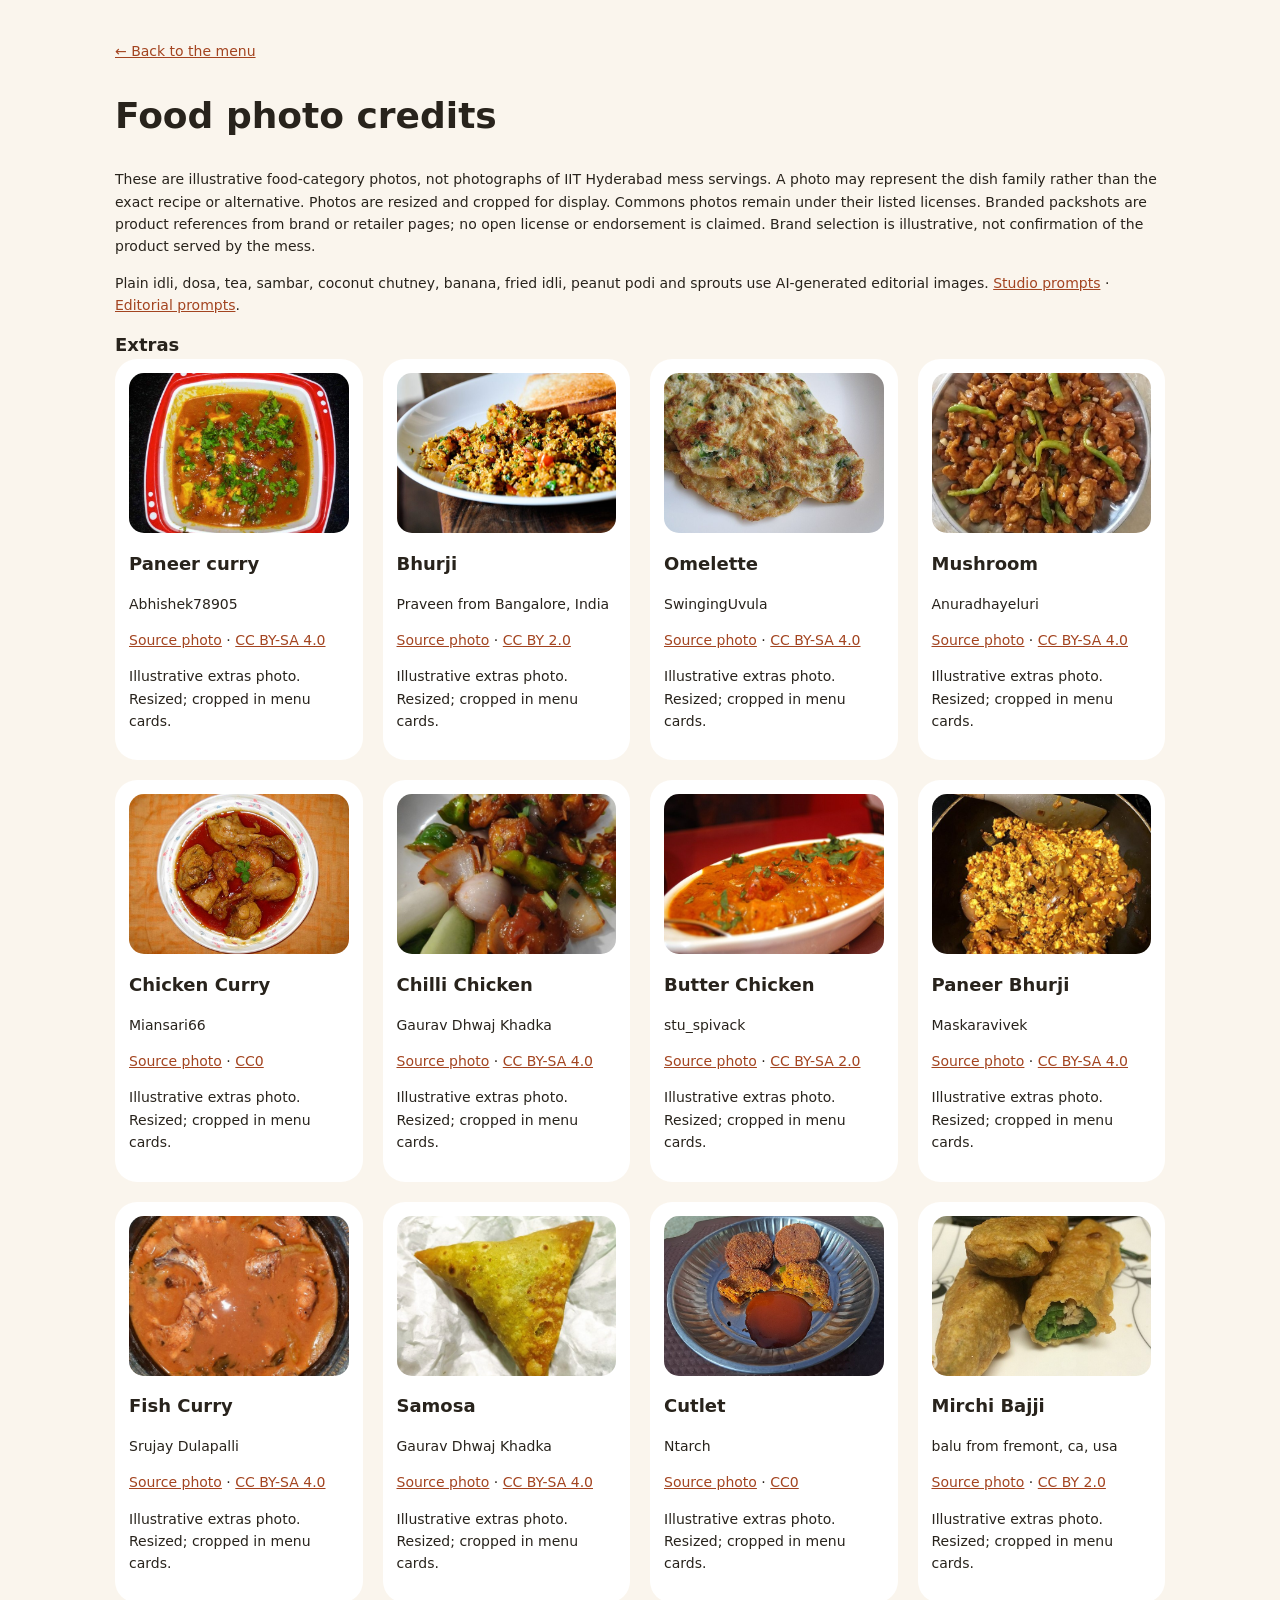
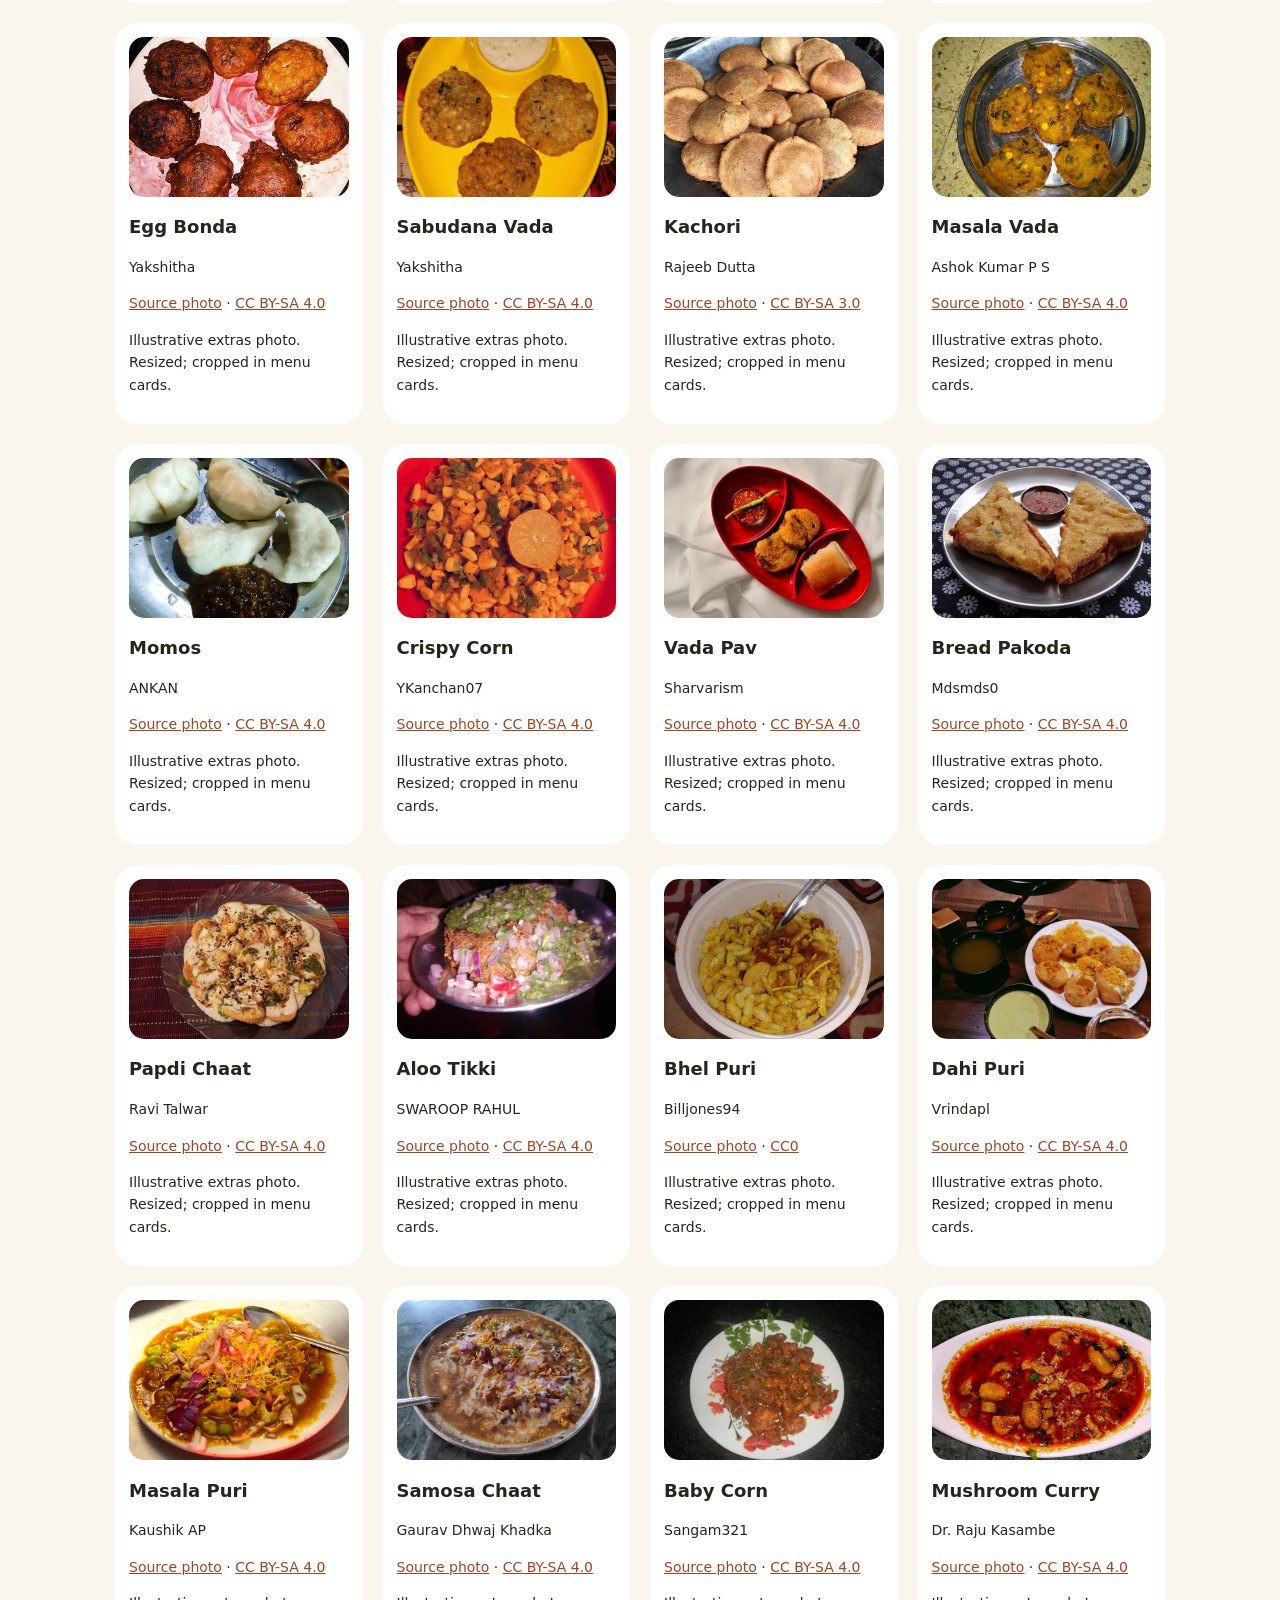
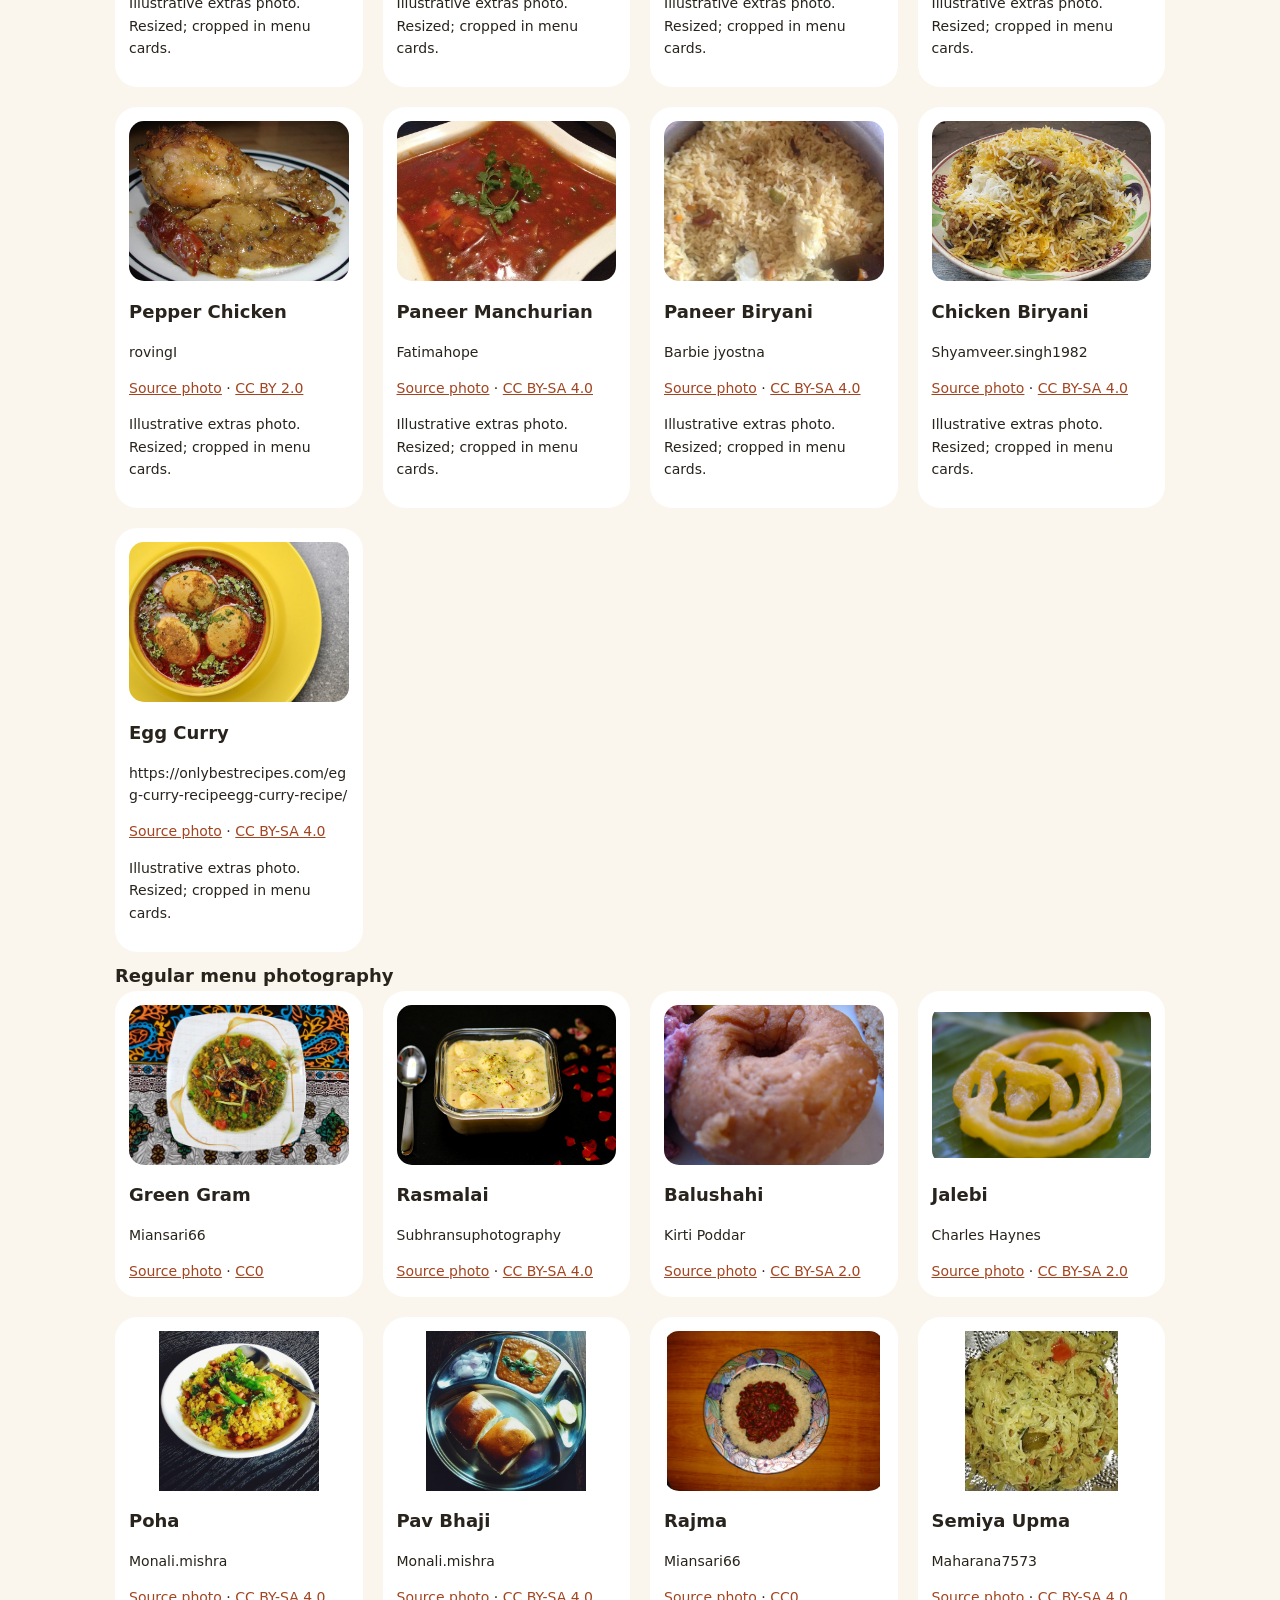
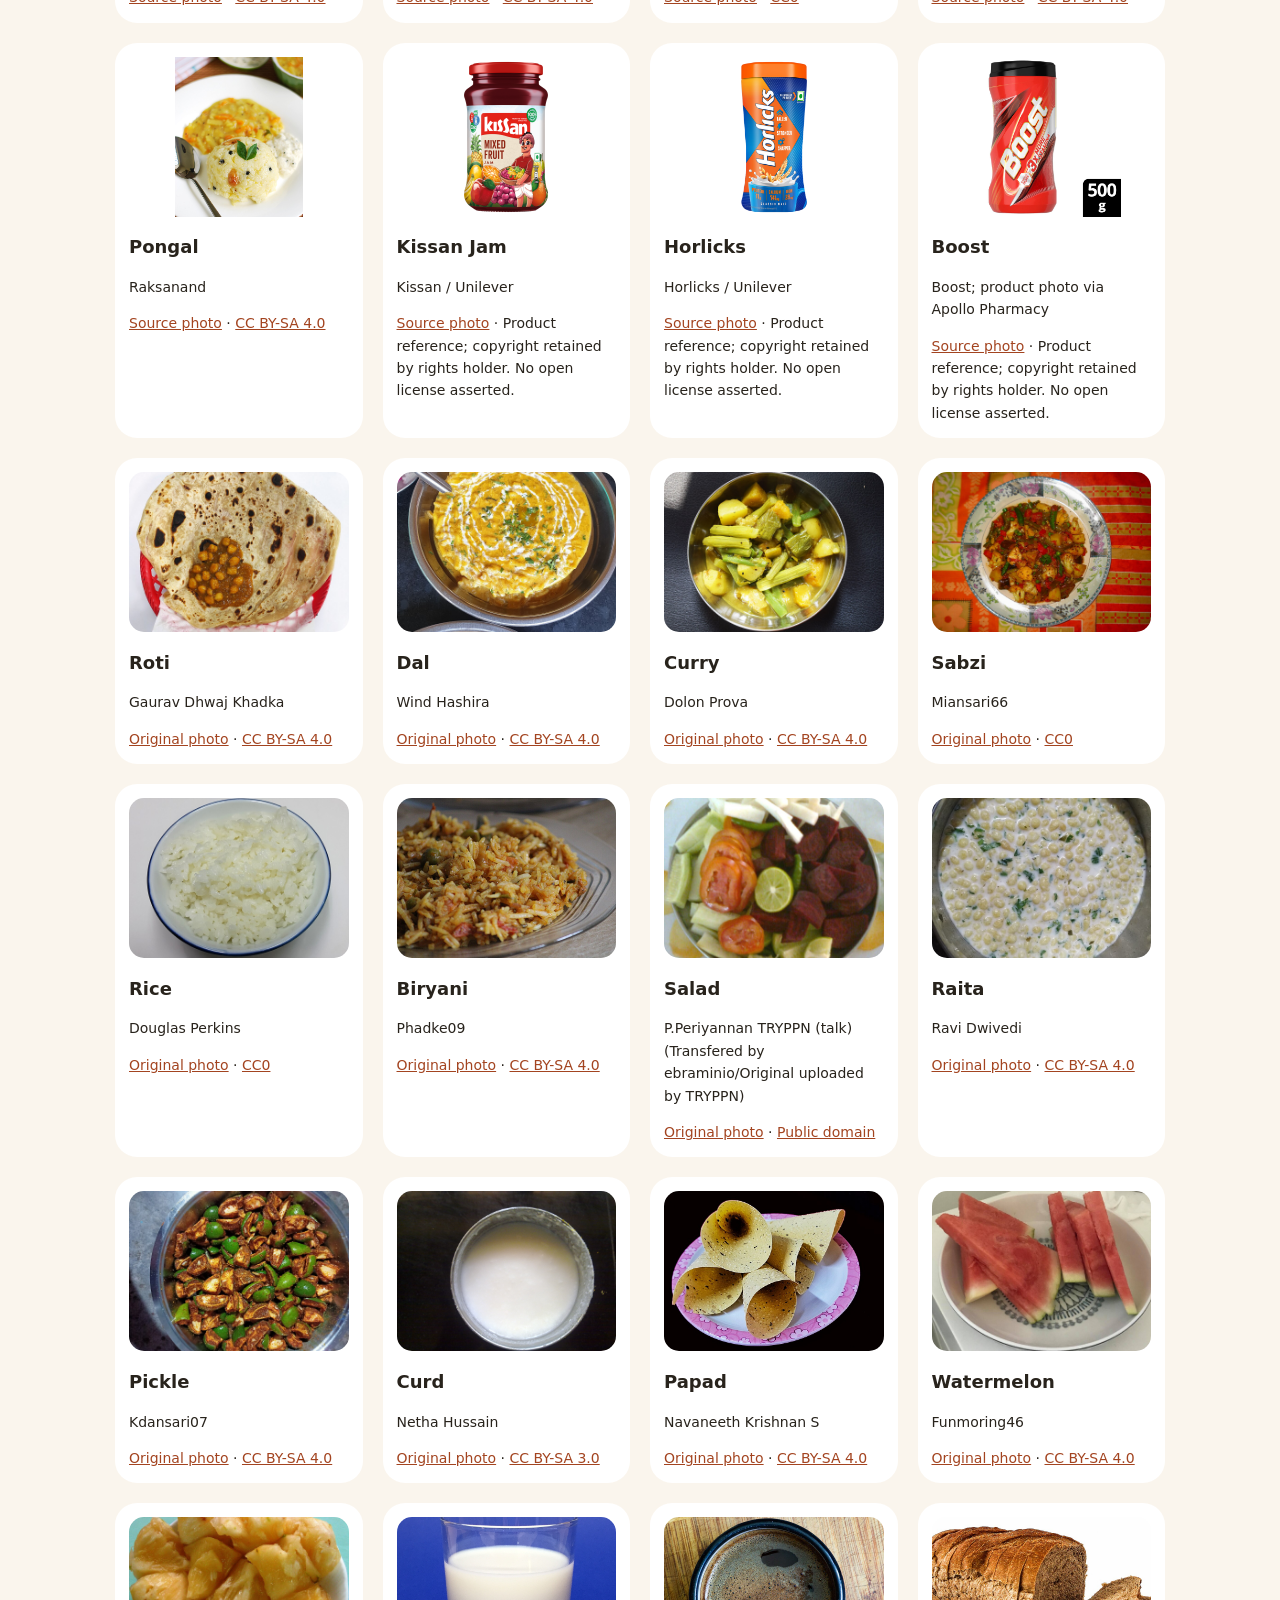
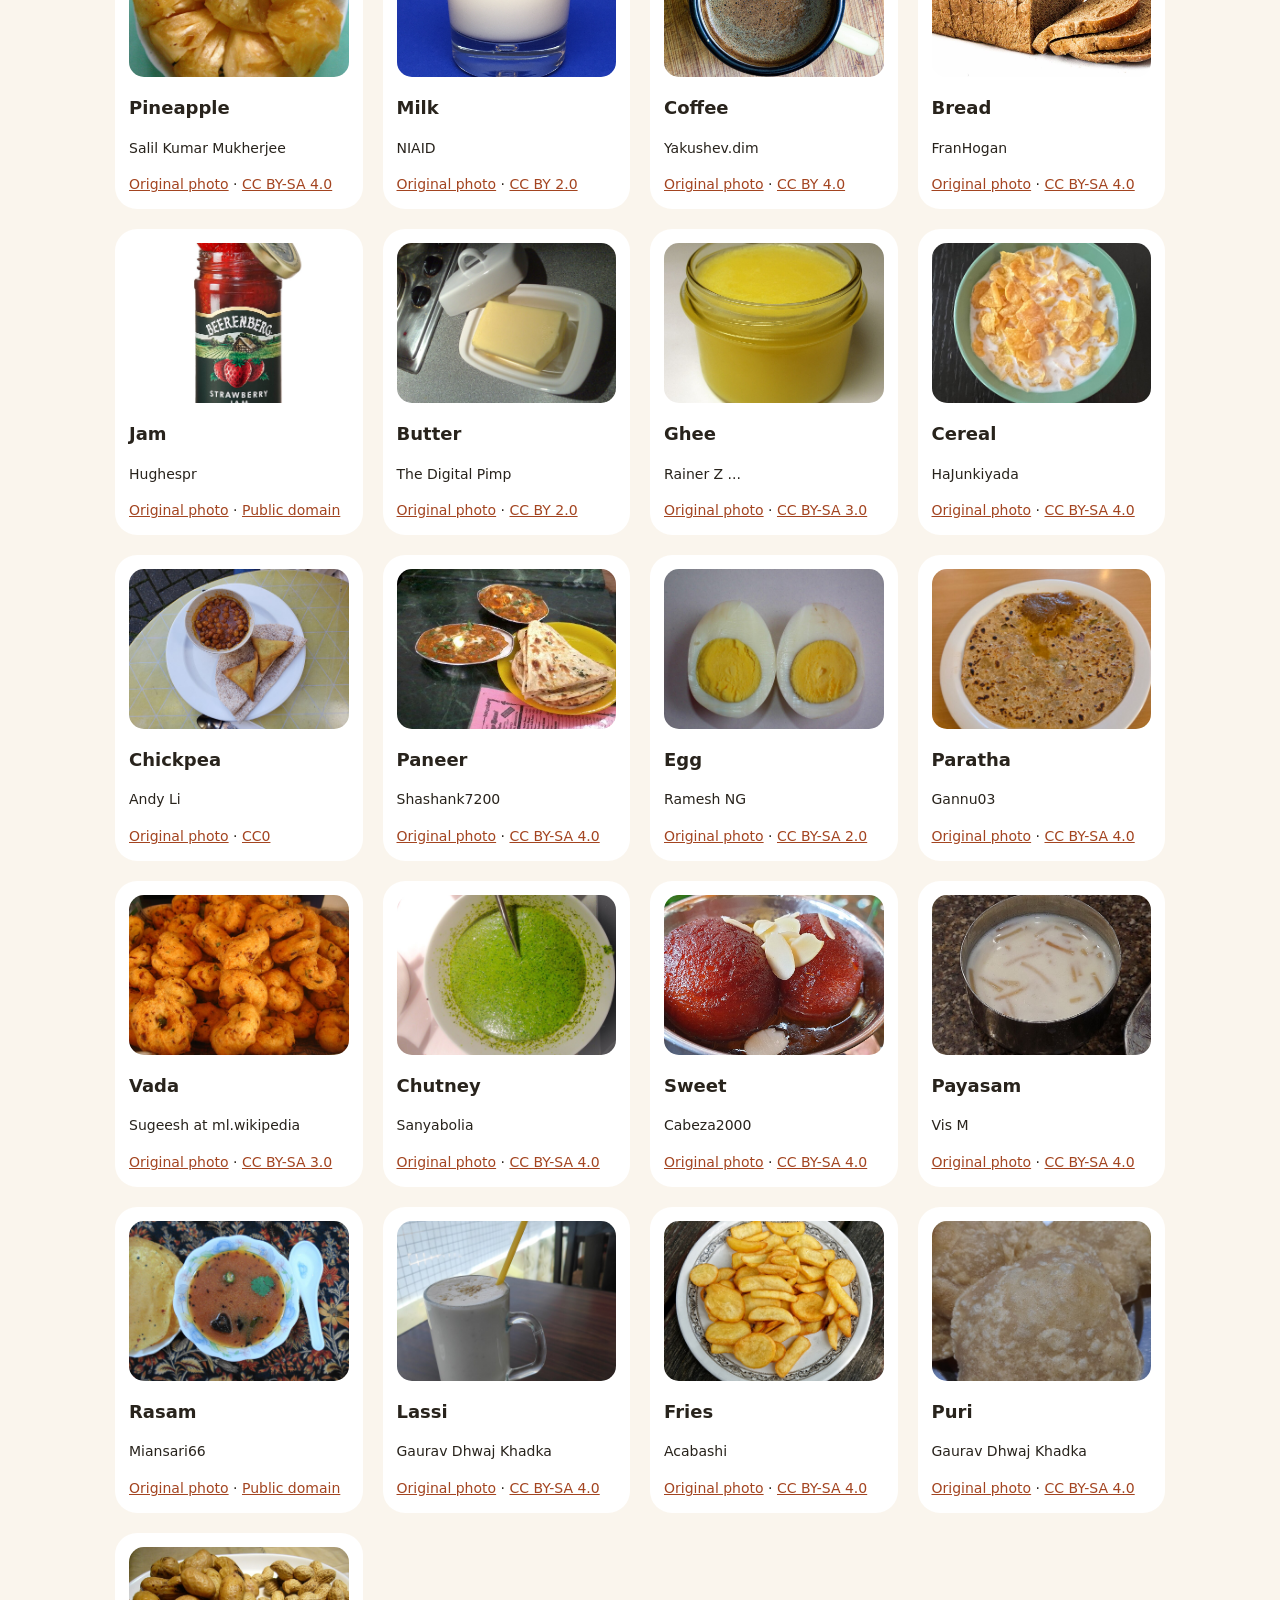
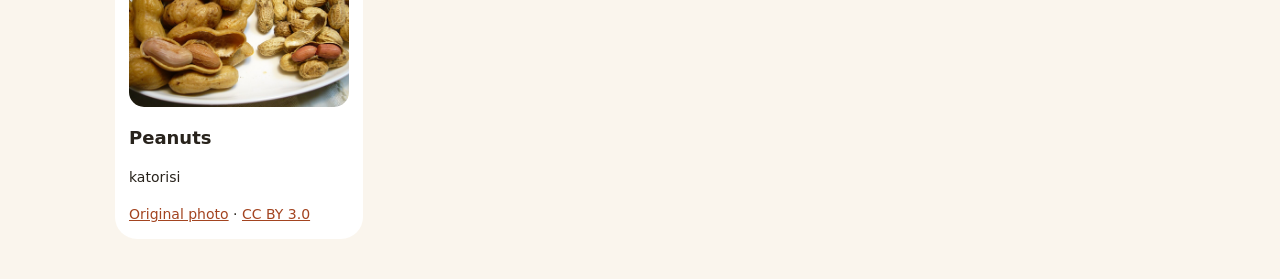
==== menu-photo-credits.html @ 35f9a823 "Add standalone Ruchi menu site" ====
<!doctype html><html lang="en"><meta charset="utf-8"><meta name="viewport" content="width=device-width,initial-scale=1"><title>Food photo credits · Ruchi</title><style>body{font:14px/1.6 system-ui;background:#faf5ed;color:#28231c;max-width:1050px;margin:40px auto;padding:0 24px}a{color:#a34420}h1{font-size:36px}section{display:grid;grid-template-columns:repeat(auto-fit,minmax(240px,1fr));gap:20px}article{background:white;border-radius:22px;padding:14px;overflow:hidden}img{width:100%;height:160px;object-fit:cover;border-radius:15px}h2{font-size:18px;margin:10px 0 0}p{overflow-wrap:anywhere}</style><a href="today.html">← Back to the menu</a><h1>Food photo credits</h1><p>These are illustrative food-category photos, not photographs of IIT Hyderabad mess servings. A photo may represent the dish family rather than the exact recipe or alternative. Photos are resized and cropped for display. Commons photos remain under their listed licenses. Branded packshots are product references from brand or retailer pages; no open license or endorsement is claimed. Brand selection is illustrative, not confirmation of the product served by the mess.</p><p>Plain idli, dosa, tea, sambar, coconut chutney, banana, fried idli, peanut podi and sprouts use AI-generated editorial images. <a href="assets/images/breakfast-studio/prompts.json">Studio prompts</a> · <a href="assets/images/menu-editorial/prompts.json">Editorial prompts</a>.</p><h2>Extras</h2><section><article><img src="assets/images/extras-menu/paneer.jpg" alt="Paneer curry" loading="lazy"><div><h2>Paneer curry</h2><p>Abhishek78905</p><a href="https://commons.wikimedia.org/wiki/File:Shahi_paneer.jpg">Source photo</a> · <a href="https://creativecommons.org/licenses/by-sa/4.0">CC BY-SA 4.0</a><p>Illustrative extras photo. Resized; cropped in menu cards.</p></div></article><article><img src="assets/images/extras-menu/bhurji.jpg" alt="bhurji" loading="lazy"><div><h2>Bhurji</h2><p>Praveen from Bangalore, India</p><a href="https://commons.wikimedia.org/wiki/File:Spicy_egg_bhurji_@_the_eggfactory.jpg">Source photo</a> · <a href="https://creativecommons.org/licenses/by/2.0">CC BY 2.0</a><p>Illustrative extras photo. Resized; cropped in menu cards.</p></div></article><article><img src="assets/images/extras-menu/omelette.jpg" alt="omelette" loading="lazy"><div><h2>Omelette</h2><p>SwingingUvula</p><a href="https://commons.wikimedia.org/wiki/File:Masala_omelette.JPG">Source photo</a> · <a href="https://creativecommons.org/licenses/by-sa/4.0">CC BY-SA 4.0</a><p>Illustrative extras photo. Resized; cropped in menu cards.</p></div></article><article><img src="assets/images/extras-menu/mushroom.jpg" alt="mushroom" loading="lazy"><div><h2>Mushroom</h2><p>Anuradhayeluri</p><a href="https://commons.wikimedia.org/wiki/File:Mushroom_Manchurian_dry.jpg">Source photo</a> · <a href="https://creativecommons.org/licenses/by-sa/4.0">CC BY-SA 4.0</a><p>Illustrative extras photo. Resized; cropped in menu cards.</p></div></article><article><img src="assets/images/extras-menu/chicken-curry.jpg" alt="chicken curry" loading="lazy"><div><h2>Chicken Curry</h2><p>Miansari66</p><a href="https://commons.wikimedia.org/wiki/File:Chicken_Curry.JPG">Source photo</a> · <a href="http://creativecommons.org/publicdomain/zero/1.0/deed.en">CC0</a><p>Illustrative extras photo. Resized; cropped in menu cards.</p></div></article><article><img src="assets/images/extras-menu/chilli-chicken.jpg" alt="chilli chicken" loading="lazy"><div><h2>Chilli Chicken</h2><p>Gaurav Dhwaj Khadka</p><a href="https://commons.wikimedia.org/wiki/File:Chicken_Chilli_1.jpg">Source photo</a> · <a href="https://creativecommons.org/licenses/by-sa/4.0">CC BY-SA 4.0</a><p>Illustrative extras photo. Resized; cropped in menu cards.</p></div></article><article><img src="assets/images/extras-menu/butter-chicken.jpg" alt="butter chicken" loading="lazy"><div><h2>Butter Chicken</h2><p>stu_spivack</p><a href="https://commons.wikimedia.org/wiki/File:Chicken_makhani.jpg">Source photo</a> · <a href="https://creativecommons.org/licenses/by-sa/2.0">CC BY-SA 2.0</a><p>Illustrative extras photo. Resized; cropped in menu cards.</p></div></article><article><img src="assets/images/extras-menu/paneer-bhurji.jpg" alt="paneer bhurji" loading="lazy"><div><h2>Paneer Bhurji</h2><p>Maskaravivek</p><a href="https://commons.wikimedia.org/wiki/File:Homemade_Paneer_Bhurji.jpg">Source photo</a> · <a href="https://creativecommons.org/licenses/by-sa/4.0">CC BY-SA 4.0</a><p>Illustrative extras photo. Resized; cropped in menu cards.</p></div></article><article><img src="assets/images/extras-menu/fish-curry.jpg" alt="fish curry" loading="lazy"><div><h2>Fish Curry</h2><p>Srujay Dulapalli</p><a href="https://commons.wikimedia.org/wiki/File:Boche_Fish_Curry.jpg">Source photo</a> · <a href="https://creativecommons.org/licenses/by-sa/4.0">CC BY-SA 4.0</a><p>Illustrative extras photo. Resized; cropped in menu cards.</p></div></article><article><img src="assets/images/extras-menu/samosa.jpg" alt="samosa" loading="lazy"><div><h2>Samosa</h2><p>Gaurav Dhwaj Khadka</p><a href="https://commons.wikimedia.org/wiki/File:Samosa_4.jpg">Source photo</a> · <a href="https://creativecommons.org/licenses/by-sa/4.0">CC BY-SA 4.0</a><p>Illustrative extras photo. Resized; cropped in menu cards.</p></div></article><article><img src="assets/images/extras-menu/cutlet.jpg" alt="cutlet" loading="lazy"><div><h2>Cutlet</h2><p>Ntarch</p><a href="https://commons.wikimedia.org/wiki/File:Vegetable_Cutlet_From_India.jpg">Source photo</a> · <a href="http://creativecommons.org/publicdomain/zero/1.0/deed.en">CC0</a><p>Illustrative extras photo. Resized; cropped in menu cards.</p></div></article><article><img src="assets/images/extras-menu/mirchi-bajji.jpg" alt="mirchi bajji" loading="lazy"><div><h2>Mirchi Bajji</h2><p>balu from fremont, ca, usa</p><a href="https://commons.wikimedia.org/wiki/File:Stuffed_mirchi_bajji_(16164286908).jpg">Source photo</a> · <a href="https://creativecommons.org/licenses/by/2.0">CC BY 2.0</a><p>Illustrative extras photo. Resized; cropped in menu cards.</p></div></article><article><img src="assets/images/extras-menu/egg-bonda.jpg" alt="egg bonda" loading="lazy"><div><h2>Egg Bonda</h2><p>Yakshitha</p><a href="https://commons.wikimedia.org/wiki/File:Egg_Bonda_4.jpg">Source photo</a> · <a href="https://creativecommons.org/licenses/by-sa/4.0">CC BY-SA 4.0</a><p>Illustrative extras photo. Resized; cropped in menu cards.</p></div></article><article><img src="assets/images/extras-menu/sabudana-vada.jpg" alt="sabudana vada" loading="lazy"><div><h2>Sabudana Vada</h2><p>Yakshitha</p><a href="https://commons.wikimedia.org/wiki/File:Sabudana_Vada.jpg">Source photo</a> · <a href="https://creativecommons.org/licenses/by-sa/4.0">CC BY-SA 4.0</a><p>Illustrative extras photo. Resized; cropped in menu cards.</p></div></article><article><img src="assets/images/extras-menu/kachori.jpg" alt="kachori" loading="lazy"><div><h2>Kachori</h2><p>Rajeeb Dutta</p><a href="https://commons.wikimedia.org/wiki/File:Kachori_MA23.jpg">Source photo</a> · <a href="https://creativecommons.org/licenses/by-sa/3.0">CC BY-SA 3.0</a><p>Illustrative extras photo. Resized; cropped in menu cards.</p></div></article><article><img src="assets/images/extras-menu/masala-vada.jpg" alt="masala vada" loading="lazy"><div><h2>Masala Vada</h2><p>Ashok Kumar P S</p><a href="https://commons.wikimedia.org/wiki/File:Masala_vada.jpg">Source photo</a> · <a href="https://creativecommons.org/licenses/by-sa/4.0">CC BY-SA 4.0</a><p>Illustrative extras photo. Resized; cropped in menu cards.</p></div></article><article><img src="assets/images/extras-menu/momos.jpg" alt="momos" loading="lazy"><div><h2>Momos</h2><p>ANKAN</p><a href="https://commons.wikimedia.org/wiki/File:Vegetable_Momos_in_Shillong.jpg">Source photo</a> · <a href="https://creativecommons.org/licenses/by-sa/4.0">CC BY-SA 4.0</a><p>Illustrative extras photo. Resized; cropped in menu cards.</p></div></article><article><img src="assets/images/extras-menu/crispy-corn.jpg" alt="crispy corn" loading="lazy"><div><h2>Crispy Corn</h2><p>YKanchan07</p><a href="https://commons.wikimedia.org/wiki/File:Crispy_corn_made_by_me.jpg">Source photo</a> · <a href="https://creativecommons.org/licenses/by-sa/4.0">CC BY-SA 4.0</a><p>Illustrative extras photo. Resized; cropped in menu cards.</p></div></article><article><img src="assets/images/extras-menu/vada-pav.jpg" alt="vada pav" loading="lazy"><div><h2>Vada Pav</h2><p>Sharvarism</p><a href="https://commons.wikimedia.org/wiki/File:Crunchy_Crispy_Vada_pav.jpg">Source photo</a> · <a href="https://creativecommons.org/licenses/by-sa/4.0">CC BY-SA 4.0</a><p>Illustrative extras photo. Resized; cropped in menu cards.</p></div></article><article><img src="assets/images/extras-menu/bread-pakoda.jpg" alt="bread pakoda" loading="lazy"><div><h2>Bread Pakoda</h2><p>Mdsmds0</p><a href="https://commons.wikimedia.org/wiki/File:Bread_Pakora_(Stuffed_with_Mashed-Spicy_Potatoes).JPG">Source photo</a> · <a href="https://creativecommons.org/licenses/by-sa/4.0">CC BY-SA 4.0</a><p>Illustrative extras photo. Resized; cropped in menu cards.</p></div></article><article><img src="assets/images/extras-menu/papdi-chaat.jpg" alt="papdi chaat" loading="lazy"><div><h2>Papdi Chaat</h2><p>Ravi Talwar</p><a href="https://commons.wikimedia.org/wiki/File:Papri_Pakori_Chat.JPG">Source photo</a> · <a href="https://creativecommons.org/licenses/by-sa/4.0">CC BY-SA 4.0</a><p>Illustrative extras photo. Resized; cropped in menu cards.</p></div></article><article><img src="assets/images/extras-menu/aloo-tikki.jpg" alt="aloo tikki" loading="lazy"><div><h2>Aloo Tikki</h2><p>SWAROOP RAHUL</p><a href="https://commons.wikimedia.org/wiki/File:Aloo_Mutter_tikki_chaat_(1).JPG">Source photo</a> · <a href="https://creativecommons.org/licenses/by-sa/4.0">CC BY-SA 4.0</a><p>Illustrative extras photo. Resized; cropped in menu cards.</p></div></article><article><img src="assets/images/extras-menu/bhel-puri.jpg" alt="bhel puri" loading="lazy"><div><h2>Bhel Puri</h2><p>Billjones94</p><a href="https://commons.wikimedia.org/wiki/File:Bhel_puri_chat,_photographed_in_West_Bengal,_India,_September_24,_2024.jpg">Source photo</a> · <a href="http://creativecommons.org/publicdomain/zero/1.0/deed.en">CC0</a><p>Illustrative extras photo. Resized; cropped in menu cards.</p></div></article><article><img src="assets/images/extras-menu/dahi-puri.jpg" alt="dahi puri" loading="lazy"><div><h2>Dahi Puri</h2><p>Vrindapl</p><a href="https://commons.wikimedia.org/wiki/File:Dahi_puri_3.jpg">Source photo</a> · <a href="https://creativecommons.org/licenses/by-sa/4.0">CC BY-SA 4.0</a><p>Illustrative extras photo. Resized; cropped in menu cards.</p></div></article><article><img src="assets/images/extras-menu/masala-puri.jpg" alt="masala puri" loading="lazy"><div><h2>Masala Puri</h2><p>Kaushik AP</p><a href="https://commons.wikimedia.org/wiki/File:Masala_puri.jpg">Source photo</a> · <a href="https://creativecommons.org/licenses/by-sa/4.0">CC BY-SA 4.0</a><p>Illustrative extras photo. Resized; cropped in menu cards.</p></div></article><article><img src="assets/images/extras-menu/samosa-chaat.jpg" alt="samosa chaat" loading="lazy"><div><h2>Samosa Chaat</h2><p>Gaurav Dhwaj Khadka</p><a href="https://commons.wikimedia.org/wiki/File:Samosa_Chaat.jpg">Source photo</a> · <a href="https://creativecommons.org/licenses/by-sa/4.0">CC BY-SA 4.0</a><p>Illustrative extras photo. Resized; cropped in menu cards.</p></div></article><article><img src="assets/images/extras-menu/baby-corn.jpg" alt="baby corn" loading="lazy"><div><h2>Baby Corn</h2><p>Sangam321</p><a href="https://commons.wikimedia.org/wiki/File:Baby_Corn_Manchurian.jpg">Source photo</a> · <a href="https://creativecommons.org/licenses/by-sa/4.0">CC BY-SA 4.0</a><p>Illustrative extras photo. Resized; cropped in menu cards.</p></div></article><article><img src="assets/images/extras-menu/mushroom-curry.jpg" alt="mushroom curry" loading="lazy"><div><h2>Mushroom Curry</h2><p>Dr. Raju Kasambe</p><a href="https://commons.wikimedia.org/wiki/File:Mushroom_Masala_by_Dr._Raju_Kasambe_IMG_20190701_(9).jpg">Source photo</a> · <a href="https://creativecommons.org/licenses/by-sa/4.0">CC BY-SA 4.0</a><p>Illustrative extras photo. Resized; cropped in menu cards.</p></div></article><article><img src="assets/images/extras-menu/pepper-chicken.jpg" alt="pepper chicken" loading="lazy"><div><h2>Pepper Chicken</h2><p>rovingI</p><a href="https://commons.wikimedia.org/wiki/File:Pepper_Chicken_(869566714).jpg">Source photo</a> · <a href="https://creativecommons.org/licenses/by/2.0">CC BY 2.0</a><p>Illustrative extras photo. Resized; cropped in menu cards.</p></div></article><article><img src="assets/images/extras-menu/paneer-manchurian.jpg" alt="paneer manchurian" loading="lazy"><div><h2>Paneer Manchurian</h2><p>Fatimahope</p><a href="https://commons.wikimedia.org/wiki/File:Indian_Cottage_Cheese_Manchurian.jpg">Source photo</a> · <a href="https://creativecommons.org/licenses/by-sa/4.0">CC BY-SA 4.0</a><p>Illustrative extras photo. Resized; cropped in menu cards.</p></div></article><article><img src="assets/images/extras-menu/paneer-biryani.jpg" alt="paneer biryani" loading="lazy"><div><h2>Paneer Biryani</h2><p>Barbie jyostna</p><a href="https://commons.wikimedia.org/wiki/File:Jyostna_401.JPG">Source photo</a> · <a href="https://creativecommons.org/licenses/by-sa/4.0">CC BY-SA 4.0</a><p>Illustrative extras photo. Resized; cropped in menu cards.</p></div></article><article><img src="assets/images/extras-menu/chicken-biryani.jpg" alt="chicken biryani" loading="lazy"><div><h2>Chicken Biryani</h2><p>Shyamveer.singh1982</p><a href="https://commons.wikimedia.org/wiki/File:Biryani_Home.jpg">Source photo</a> · <a href="https://creativecommons.org/licenses/by-sa/4.0">CC BY-SA 4.0</a><p>Illustrative extras photo. Resized; cropped in menu cards.</p></div></article><article><img src="assets/images/extras-menu/egg-curry.jpg" alt="egg curry" loading="lazy"><div><h2>Egg Curry</h2><p>https://onlybestrecipes.com/egg-curry-recipeegg-curry-recipe/</p><a href="https://commons.wikimedia.org/wiki/File:Spicy_Anda_Curry.jpg">Source photo</a> · <a href="https://creativecommons.org/licenses/by-sa/4.0">CC BY-SA 4.0</a><p>Illustrative extras photo. Resized; cropped in menu cards.</p></div></article></section><h2>Regular menu photography</h2><section><article><img src="assets/images/menu-refresh/green-gram.jpg" alt="green-gram" loading="lazy"><div><h2>Green Gram</h2><p>Miansari66</p><a href="https://commons.wikimedia.org/wiki/File:Sabut_Moong_Dal_Tadka_(Tarka).JPG">Source photo</a> · <a href="http://creativecommons.org/publicdomain/zero/1.0/deed.en">CC0</a></div></article><article><img src="assets/images/menu-refresh/rasmalai.jpg" alt="rasmalai" loading="lazy"><div><h2>Rasmalai</h2><p>Subhransuphotography</p><a href="https://commons.wikimedia.org/wiki/File:Rasa_malai.jpg">Source photo</a> · <a href="https://creativecommons.org/licenses/by-sa/4.0">CC BY-SA 4.0</a></div></article><article><img src="assets/images/menu-refresh/balushahi.jpg" alt="balushahi" loading="lazy"><div><h2>Balushahi</h2><p>Kirti Poddar</p><a href="https://commons.wikimedia.org/wiki/File:Balushahi2.jpg">Source photo</a> · <a href="https://creativecommons.org/licenses/by-sa/2.0">CC BY-SA 2.0</a></div></article><article><img src="assets/images/menu-refresh/jalebi.jpg" alt="jalebi" loading="lazy" style="object-fit:contain;background:white"><div><h2>Jalebi</h2><p>Charles Haynes</p><a href="https://commons.wikimedia.org/wiki/File:Jalebi.jpg">Source photo</a> · <a href="https://creativecommons.org/licenses/by-sa/2.0">CC BY-SA 2.0</a></div></article><article><img src="assets/images/menu-refresh/poha.jpg" alt="poha" loading="lazy" style="object-fit:contain;background:white"><div><h2>Poha</h2><p>Monali.mishra</p><a href="https://commons.wikimedia.org/wiki/File:POHA.jpg">Source photo</a> · <a href="https://creativecommons.org/licenses/by-sa/4.0">CC BY-SA 4.0</a></div></article><article><img src="assets/images/menu-refresh/pav-bhaji.jpg" alt="pav-bhaji" loading="lazy" style="object-fit:contain;background:white"><div><h2>Pav Bhaji</h2><p>Monali.mishra</p><a href="https://commons.wikimedia.org/wiki/File:Pavbhaji.jpg">Source photo</a> · <a href="https://creativecommons.org/licenses/by-sa/4.0">CC BY-SA 4.0</a></div></article><article><img src="assets/images/menu-refresh/rajma.jpg" alt="rajma" loading="lazy" style="object-fit:contain;background:white"><div><h2>Rajma</h2><p>Miansari66</p><a href="https://commons.wikimedia.org/wiki/File:Rajma..JPG">Source photo</a> · <a href="http://creativecommons.org/publicdomain/zero/1.0/deed.en">CC0</a></div></article><article><img src="assets/images/menu-refresh/semiya-upma.jpg" alt="semiya-upma" loading="lazy" style="object-fit:contain;background:white"><div><h2>Semiya Upma</h2><p>Maharana7573</p><a href="https://commons.wikimedia.org/wiki/File:Semiya_Upma_1.jpg">Source photo</a> · <a href="https://creativecommons.org/licenses/by-sa/4.0">CC BY-SA 4.0</a></div></article><article><img src="assets/images/menu-refresh/pongal.jpg" alt="pongal" loading="lazy" style="object-fit:contain;background:white"><div><h2>Pongal</h2><p>Raksanand</p><a href="https://commons.wikimedia.org/wiki/File:Ven_pongal.jpg">Source photo</a> · <a href="https://creativecommons.org/licenses/by-sa/4.0">CC BY-SA 4.0</a></div></article><article><img src="assets/images/menu-refresh/kissan-jam-small.png" alt="kissan-jam" loading="lazy" style="object-fit:contain;background:white"><div><h2>Kissan Jam</h2><p>Kissan / Unilever</p><a href="https://www.kissan.in/p/mixed-fruit-jam.html/08901030535048">Source photo</a> · Product reference; copyright retained by rights holder. No open license asserted.</div></article><article><img src="assets/images/menu-refresh/horlicks.png" alt="horlicks" loading="lazy" style="object-fit:contain;background:white"><div><h2>Horlicks</h2><p>Horlicks / Unilever</p><a href="https://www.horlicks.in/products/horlicks-classic-malt">Source photo</a> · Product reference; copyright retained by rights holder. No open license asserted.</div></article><article><img src="assets/images/menu-refresh/boost-jar.jpg" alt="boost" loading="lazy" style="object-fit:contain;background:white"><div><h2>Boost</h2><p>Boost; product photo via Apollo Pharmacy</p><a href="https://www.apollopharmacy.in/otc/boost-450gm-bottle">Source photo</a> · Product reference; copyright retained by rights holder. No open license asserted.</div></article><article><img src="assets/images/web-menu/roti.jpg" alt="roti" loading="lazy"><div><h2>Roti</h2><p>Gaurav Dhwaj Khadka</p><a href="https://commons.wikimedia.org/wiki/File:Chapati_with_Chana_Curry.jpg">Original photo</a> · <a href="https://creativecommons.org/licenses/by-sa/4.0">CC BY-SA 4.0</a></div></article><article><img src="assets/images/web-menu/dal.jpg" alt="dal" loading="lazy"><div><h2>Dal</h2><p>Wind Hashira</p><a href="https://commons.wikimedia.org/wiki/File:Dal_tadka_and_naan.jpg">Original photo</a> · <a href="https://creativecommons.org/licenses/by-sa/4.0">CC BY-SA 4.0</a></div></article><article><img src="assets/images/web-menu/curry.jpg" alt="curry" loading="lazy"><div><h2>Curry</h2><p>Dolon Prova</p><a href="https://commons.wikimedia.org/wiki/File:Mixed_vegetable_curry_2.jpg">Original photo</a> · <a href="https://creativecommons.org/licenses/by-sa/4.0">CC BY-SA 4.0</a></div></article><article><img src="assets/images/web-menu/sabzi.jpg" alt="sabzi" loading="lazy"><div><h2>Sabzi</h2><p>Miansari66</p><a href="https://commons.wikimedia.org/wiki/File:South_Indian_Mixed_Vegetable_Curry.JPG">Original photo</a> · <a href="http://creativecommons.org/publicdomain/zero/1.0/deed.en">CC0</a></div></article><article><img src="assets/images/web-menu/rice.jpg" alt="rice" loading="lazy"><div><h2>Rice</h2><p>Douglas Perkins</p><a href="https://commons.wikimedia.org/wiki/File:A_bowl_of_rice.jpg">Original photo</a> · <a href="http://creativecommons.org/publicdomain/zero/1.0/deed.en">CC0</a></div></article><article><img src="assets/images/web-menu/biryani.jpg" alt="biryani" loading="lazy"><div><h2>Biryani</h2><p>Phadke09</p><a href="https://commons.wikimedia.org/wiki/File:Vegetable_Biryani_IMG_001.jpg">Original photo</a> · <a href="https://creativecommons.org/licenses/by-sa/4.0">CC BY-SA 4.0</a></div></article><article><img src="assets/images/web-menu/salad.jpg" alt="salad" loading="lazy"><div><h2>Salad</h2><p>P.Periyannan TRYPPN (talk) (Transfered by

ebraminio/Original uploaded by TRYPPN)</p><a href="https://commons.wikimedia.org/wiki/File:Indian_Vegetable_Salad.jpg">Original photo</a> · <a href="">Public domain</a></div></article><article><img src="assets/images/web-menu/raita.jpg" alt="raita" loading="lazy"><div><h2>Raita</h2><p>Ravi Dwivedi</p><a href="https://commons.wikimedia.org/wiki/File:Boondi_Raita.jpg">Original photo</a> · <a href="https://creativecommons.org/licenses/by-sa/4.0">CC BY-SA 4.0</a></div></article><article><img src="assets/images/web-menu/pickle.jpg" alt="pickle" loading="lazy"><div><h2>Pickle</h2><p>Kdansari07</p><a href="https://commons.wikimedia.org/wiki/File:Indian_traditional_mango_pickle.jpg">Original photo</a> · <a href="https://creativecommons.org/licenses/by-sa/4.0">CC BY-SA 4.0</a></div></article><article><img src="assets/images/web-menu/curd.jpg" alt="curd" loading="lazy"><div><h2>Curd</h2><p>Netha Hussain</p><a href="https://commons.wikimedia.org/wiki/File:Curd_in_steel_bowl.jpg">Original photo</a> · <a href="https://creativecommons.org/licenses/by-sa/3.0">CC BY-SA 3.0</a></div></article><article><img src="assets/images/web-menu/papad.jpg" alt="papad" loading="lazy"><div><h2>Papad</h2><p>Navaneeth Krishnan S</p><a href="https://commons.wikimedia.org/wiki/File:Papad_(roasted).jpg">Original photo</a> · <a href="https://creativecommons.org/licenses/by-sa/4.0">CC BY-SA 4.0</a></div></article><article><img src="assets/images/web-menu/watermelon.jpg" alt="watermelon" loading="lazy"><div><h2>Watermelon</h2><p>Funmoring46</p><a href="https://commons.wikimedia.org/wiki/File:Slices_of_watermelon.jpg">Original photo</a> · <a href="https://creativecommons.org/licenses/by-sa/4.0">CC BY-SA 4.0</a></div></article><article><img src="assets/images/web-menu/pineapple.jpg" alt="pineapple" loading="lazy"><div><h2>Pineapple</h2><p>Salil Kumar Mukherjee</p><a href="https://commons.wikimedia.org/wiki/File:Pineapple_(sliced).jpg">Original photo</a> · <a href="https://creativecommons.org/licenses/by-sa/4.0">CC BY-SA 4.0</a></div></article><article><img src="assets/images/web-menu/milk.jpg" alt="milk" loading="lazy"><div><h2>Milk</h2><p>NIAID</p><a href="https://commons.wikimedia.org/wiki/File:Glass_of_Milk_(33657535532).jpg">Original photo</a> · <a href="https://creativecommons.org/licenses/by/2.0">CC BY 2.0</a></div></article><article><img src="assets/images/web-menu/coffee.jpg" alt="coffee" loading="lazy"><div><h2>Coffee</h2><p>Yakushev.dim</p><a href="https://commons.wikimedia.org/wiki/File:Coffee_Crema.jpg">Original photo</a> · <a href="https://creativecommons.org/licenses/by/4.0">CC BY 4.0</a></div></article><article><img src="assets/images/web-menu/bread.jpg" alt="bread" loading="lazy"><div><h2>Bread</h2><p>FranHogan</p><a href="https://commons.wikimedia.org/wiki/File:Fresh_made_bread_05.jpg">Original photo</a> · <a href="https://creativecommons.org/licenses/by-sa/4.0">CC BY-SA 4.0</a></div></article><article><img src="assets/images/web-menu/jam.jpg" alt="jam" loading="lazy"><div><h2>Jam</h2><p>Hughespr</p><a href="https://commons.wikimedia.org/wiki/File:Exploding_Strawberry_Jar.JPG">Original photo</a> · <a href="">Public domain</a></div></article><article><img src="assets/images/web-menu/butter.jpg" alt="butter" loading="lazy"><div><h2>Butter</h2><p>The Digital Pimp</p><a href="https://commons.wikimedia.org/wiki/File:Butter_dish.jpg">Original photo</a> · <a href="https://creativecommons.org/licenses/by/2.0">CC BY 2.0</a></div></article><article><img src="assets/images/web-menu/ghee.jpg" alt="ghee" loading="lazy"><div><h2>Ghee</h2><p>Rainer Z ...</p><a href="https://commons.wikimedia.org/wiki/File:Butterschmalz-3.jpg">Original photo</a> · <a href="https://creativecommons.org/licenses/by-sa/3.0">CC BY-SA 3.0</a></div></article><article><img src="assets/images/web-menu/cereal.jpg" alt="cereal" loading="lazy"><div><h2>Cereal</h2><p>HaJunkiyada</p><a href="https://commons.wikimedia.org/wiki/File:Liat_Portal_for_Foodie_Disorder_-_Cornflakes_with_Milk.jpg">Original photo</a> · <a href="https://creativecommons.org/licenses/by-sa/4.0">CC BY-SA 4.0</a></div></article><article><img src="assets/images/web-menu/chickpea.jpg" alt="chickpea" loading="lazy"><div><h2>Chickpea</h2><p>Andy Li</p><a href="https://commons.wikimedia.org/wiki/File:Chana_Masala_-_Mohammed_-_Spice_Of_Life_2024-05-27.jpg">Original photo</a> · <a href="http://creativecommons.org/publicdomain/zero/1.0/deed.en">CC0</a></div></article><article><img src="assets/images/web-menu/paneer.jpg" alt="paneer" loading="lazy"><div><h2>Paneer</h2><p>Shashank7200</p><a href="https://commons.wikimedia.org/wiki/File:Shahi_Paneer_%26_Butter_Naan.jpg">Original photo</a> · <a href="https://creativecommons.org/licenses/by-sa/4.0">CC BY-SA 4.0</a></div></article><article><img src="assets/images/web-menu/egg.jpg" alt="egg" loading="lazy"><div><h2>Egg</h2><p>Ramesh NG</p><a href="https://commons.wikimedia.org/wiki/File:Boiled_Egg_-_Crossection.jpg">Original photo</a> · <a href="https://creativecommons.org/licenses/by-sa/2.0">CC BY-SA 2.0</a></div></article><article><img src="assets/images/web-menu/paratha.jpg" alt="paratha" loading="lazy"><div><h2>Paratha</h2><p>Gannu03</p><a href="https://commons.wikimedia.org/wiki/File:Aloo_Paratha_(96238).jpg">Original photo</a> · <a href="https://creativecommons.org/licenses/by-sa/4.0">CC BY-SA 4.0</a></div></article><article><img src="assets/images/web-menu/vada.jpg" alt="vada" loading="lazy"><div><h2>Vada</h2><p>Sugeesh at ml.wikipedia</p><a href="https://commons.wikimedia.org/wiki/File:%E0%B4%89%E0%B4%B4%E0%B5%81%E0%B4%A8%E0%B5%8D%E0%B4%A8%E0%B5%81%E0%B4%B5%E0%B4%9F%E0%B4%95%E0%B5%BE.JPG">Original photo</a> · <a href="https://creativecommons.org/licenses/by-sa/3.0">CC BY-SA 3.0</a></div></article><article><img src="assets/images/web-menu/chutney.jpg" alt="chutney" loading="lazy"><div><h2>Chutney</h2><p>Sanyabolia</p><a href="https://commons.wikimedia.org/wiki/File:Green_Chutney.jpg">Original photo</a> · <a href="https://creativecommons.org/licenses/by-sa/4.0">CC BY-SA 4.0</a></div></article><article><img src="assets/images/web-menu/sweet.jpg" alt="sweet" loading="lazy"><div><h2>Sweet</h2><p>Cabeza2000</p><a href="https://commons.wikimedia.org/wiki/File:Gulab_jamun_(Gibraltar,_November_2020).jpg">Original photo</a> · <a href="https://creativecommons.org/licenses/by-sa/4.0">CC BY-SA 4.0</a></div></article><article><img src="assets/images/web-menu/payasam.jpg" alt="payasam" loading="lazy"><div><h2>Payasam</h2><p>Vis M</p><a href="https://commons.wikimedia.org/wiki/File:Semiya_payasam,_Alappuzha.jpg">Original photo</a> · <a href="https://creativecommons.org/licenses/by-sa/4.0">CC BY-SA 4.0</a></div></article><article><img src="assets/images/web-menu/rasam.jpg" alt="rasam" loading="lazy"><div><h2>Rasam</h2><p>Miansari66</p><a href="https://commons.wikimedia.org/wiki/File:Rasam.JPG">Original photo</a> · <a href="">Public domain</a></div></article><article><img src="assets/images/web-menu/lassi.jpg" alt="lassi" loading="lazy"><div><h2>Lassi</h2><p>Gaurav Dhwaj Khadka</p><a href="https://commons.wikimedia.org/wiki/File:Lassi_1.jpg">Original photo</a> · <a href="https://creativecommons.org/licenses/by-sa/4.0">CC BY-SA 4.0</a></div></article><article><img src="assets/images/web-menu/fries.jpg" alt="fries" loading="lazy"><div><h2>Fries</h2><p>Acabashi</p><a href="https://commons.wikimedia.org/wiki/File:Plate_of_chips_at_the_Chalet_Cafe,_Cowfold,_West_Sussex,_England.jpg">Original photo</a> · <a href="https://creativecommons.org/licenses/by-sa/4.0">CC BY-SA 4.0</a></div></article><article><img src="assets/images/web-menu/puri.jpg" alt="puri" loading="lazy"><div><h2>Puri</h2><p>Gaurav Dhwaj Khadka</p><a href="https://commons.wikimedia.org/wiki/File:Puri_(food).jpg">Original photo</a> · <a href="https://creativecommons.org/licenses/by-sa/4.0">CC BY-SA 4.0</a></div></article><article><img src="assets/images/web-menu/peanuts.jpg" alt="peanuts" loading="lazy"><div><h2>Peanuts</h2><p>katorisi</p><a href="https://commons.wikimedia.org/wiki/File:Boiled_big_peanuts_%26_normal_peanuts,_Katori_City,_Japan.jpg">Original photo</a> · <a href="https://creativecommons.org/licenses/by/3.0">CC BY 3.0</a></div></article></section></html>
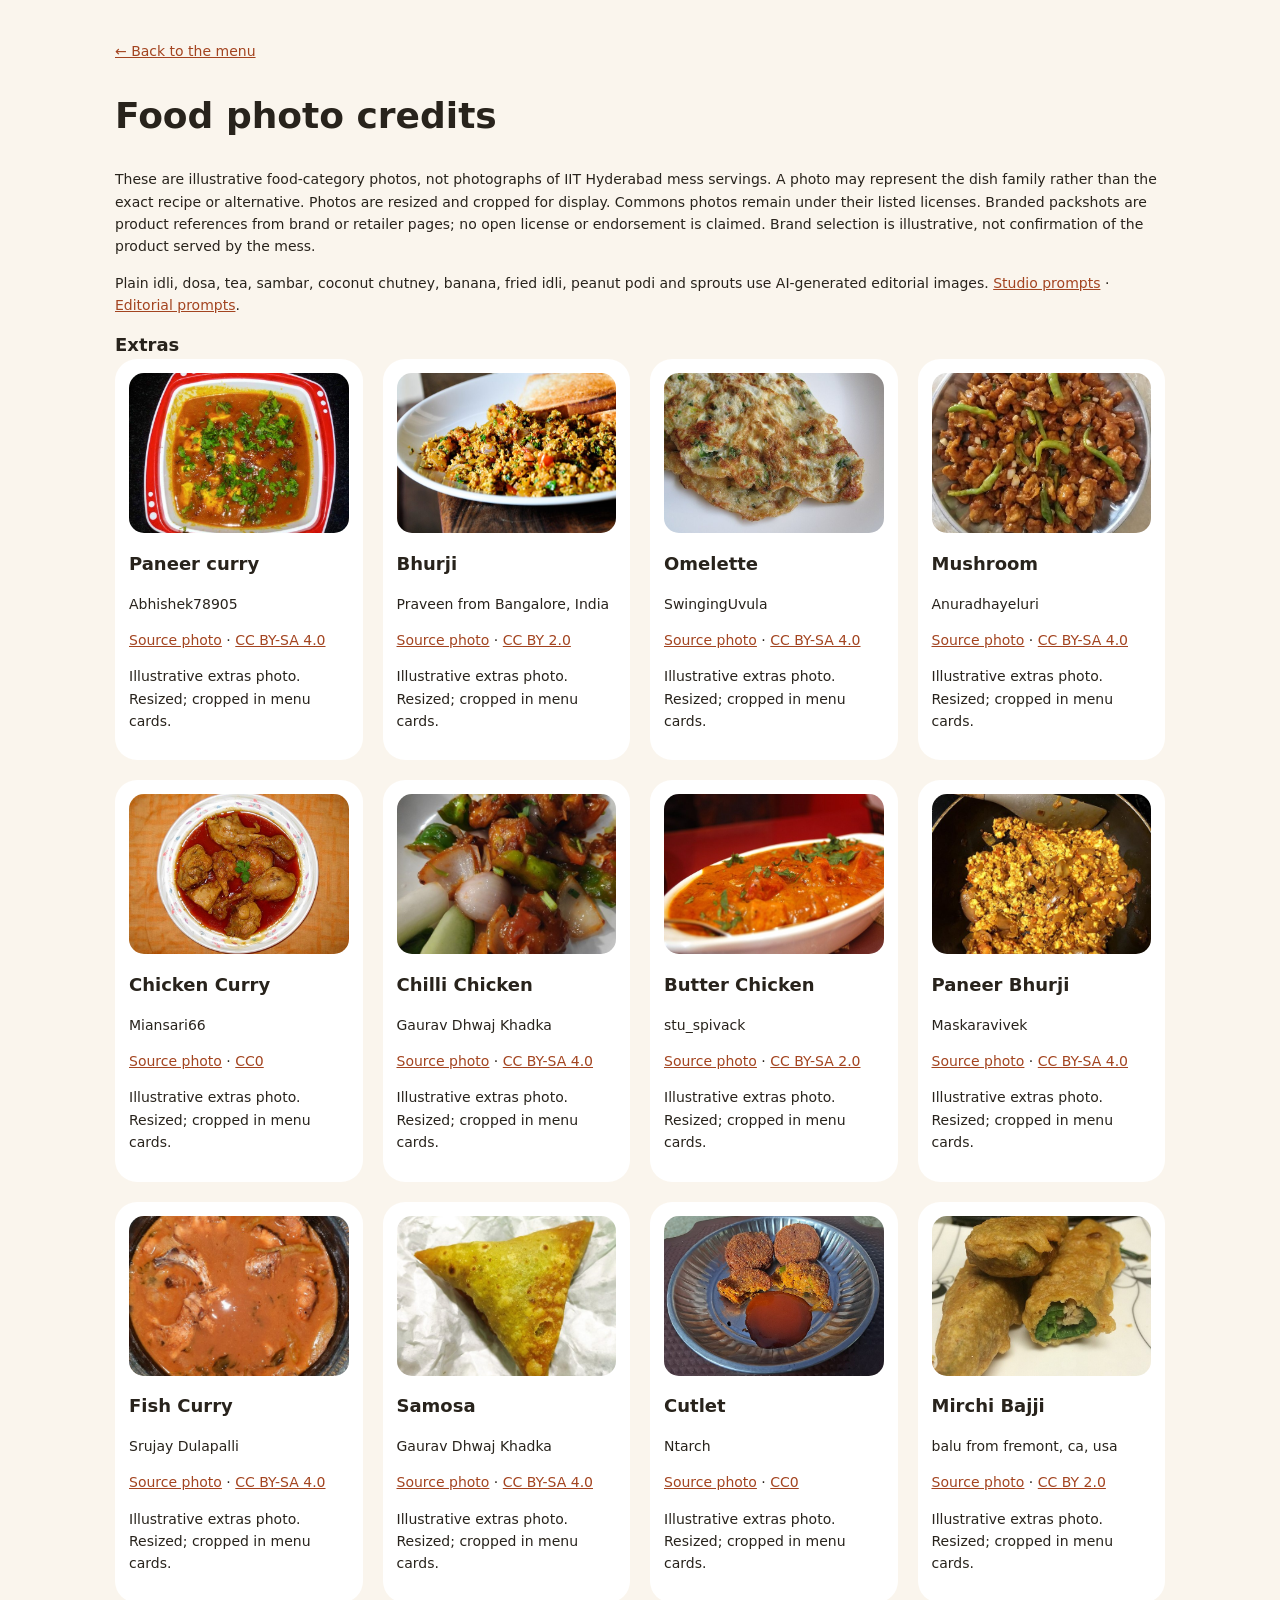
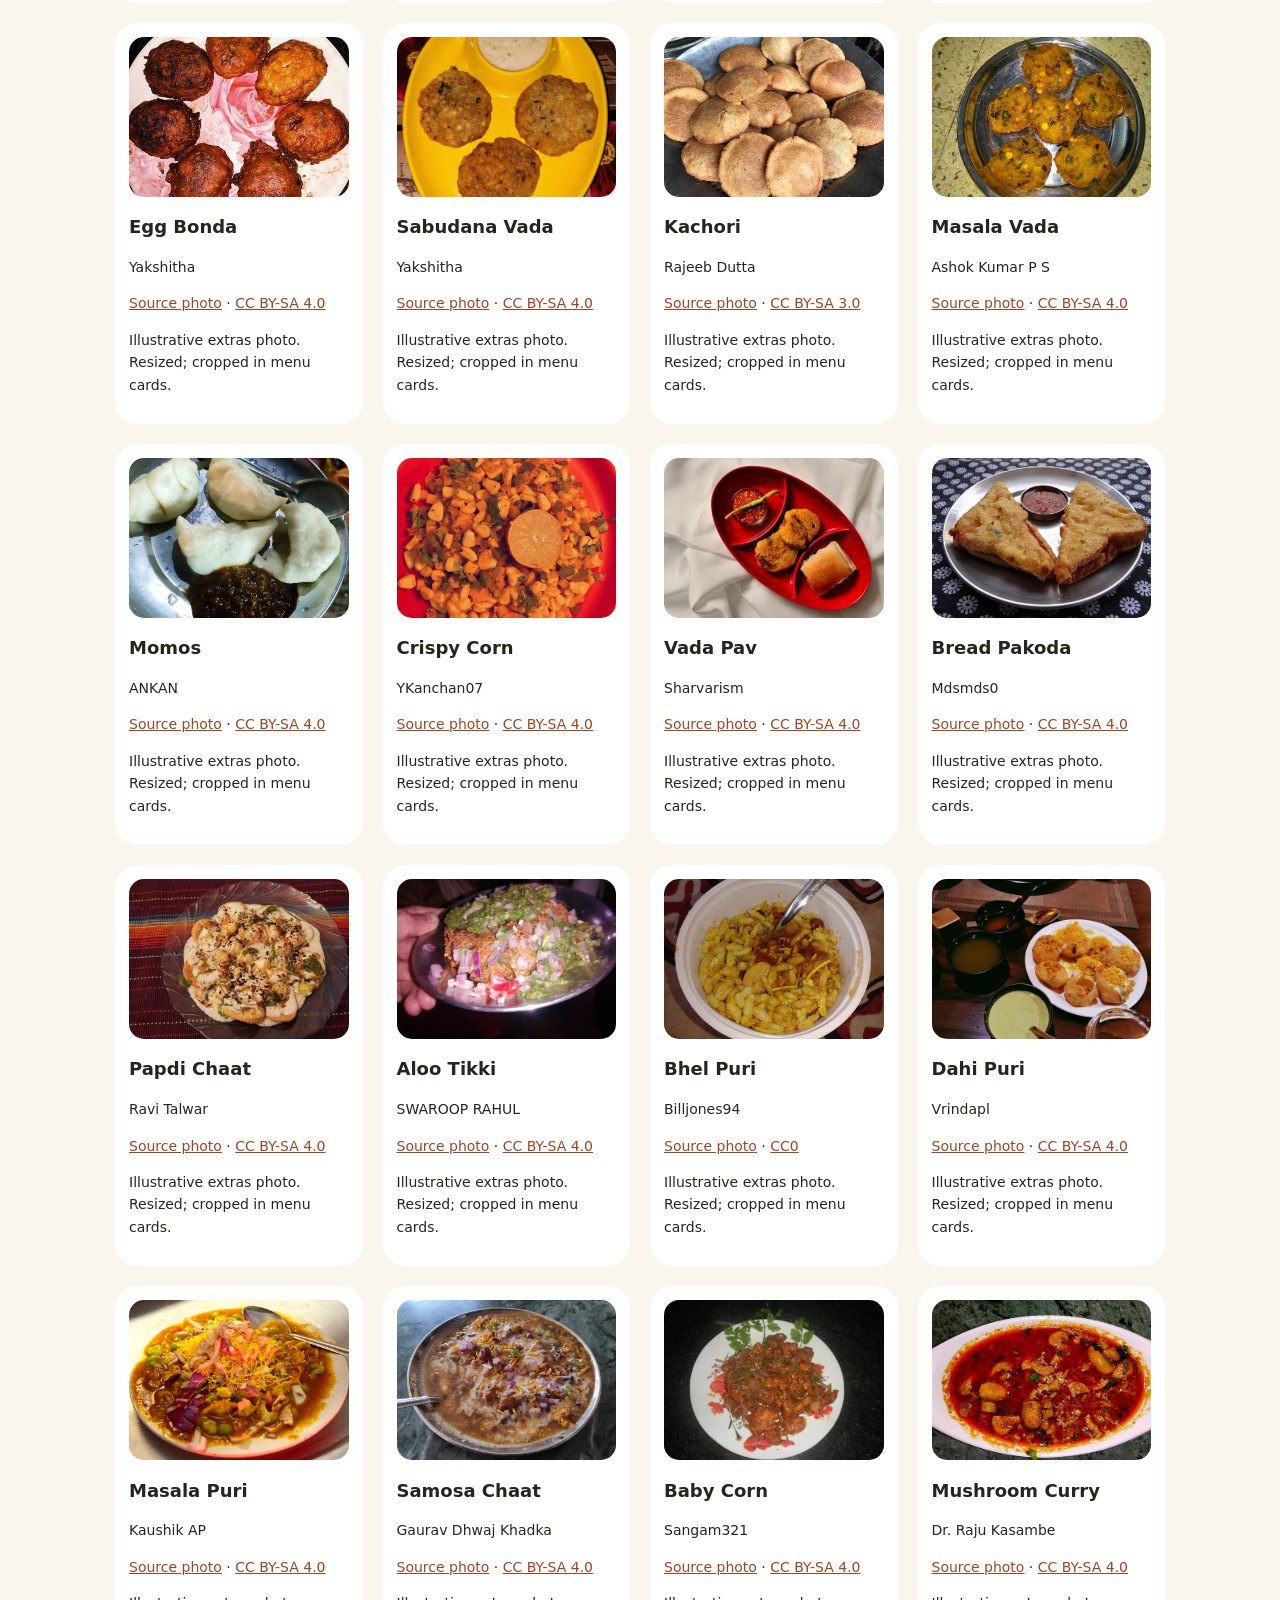
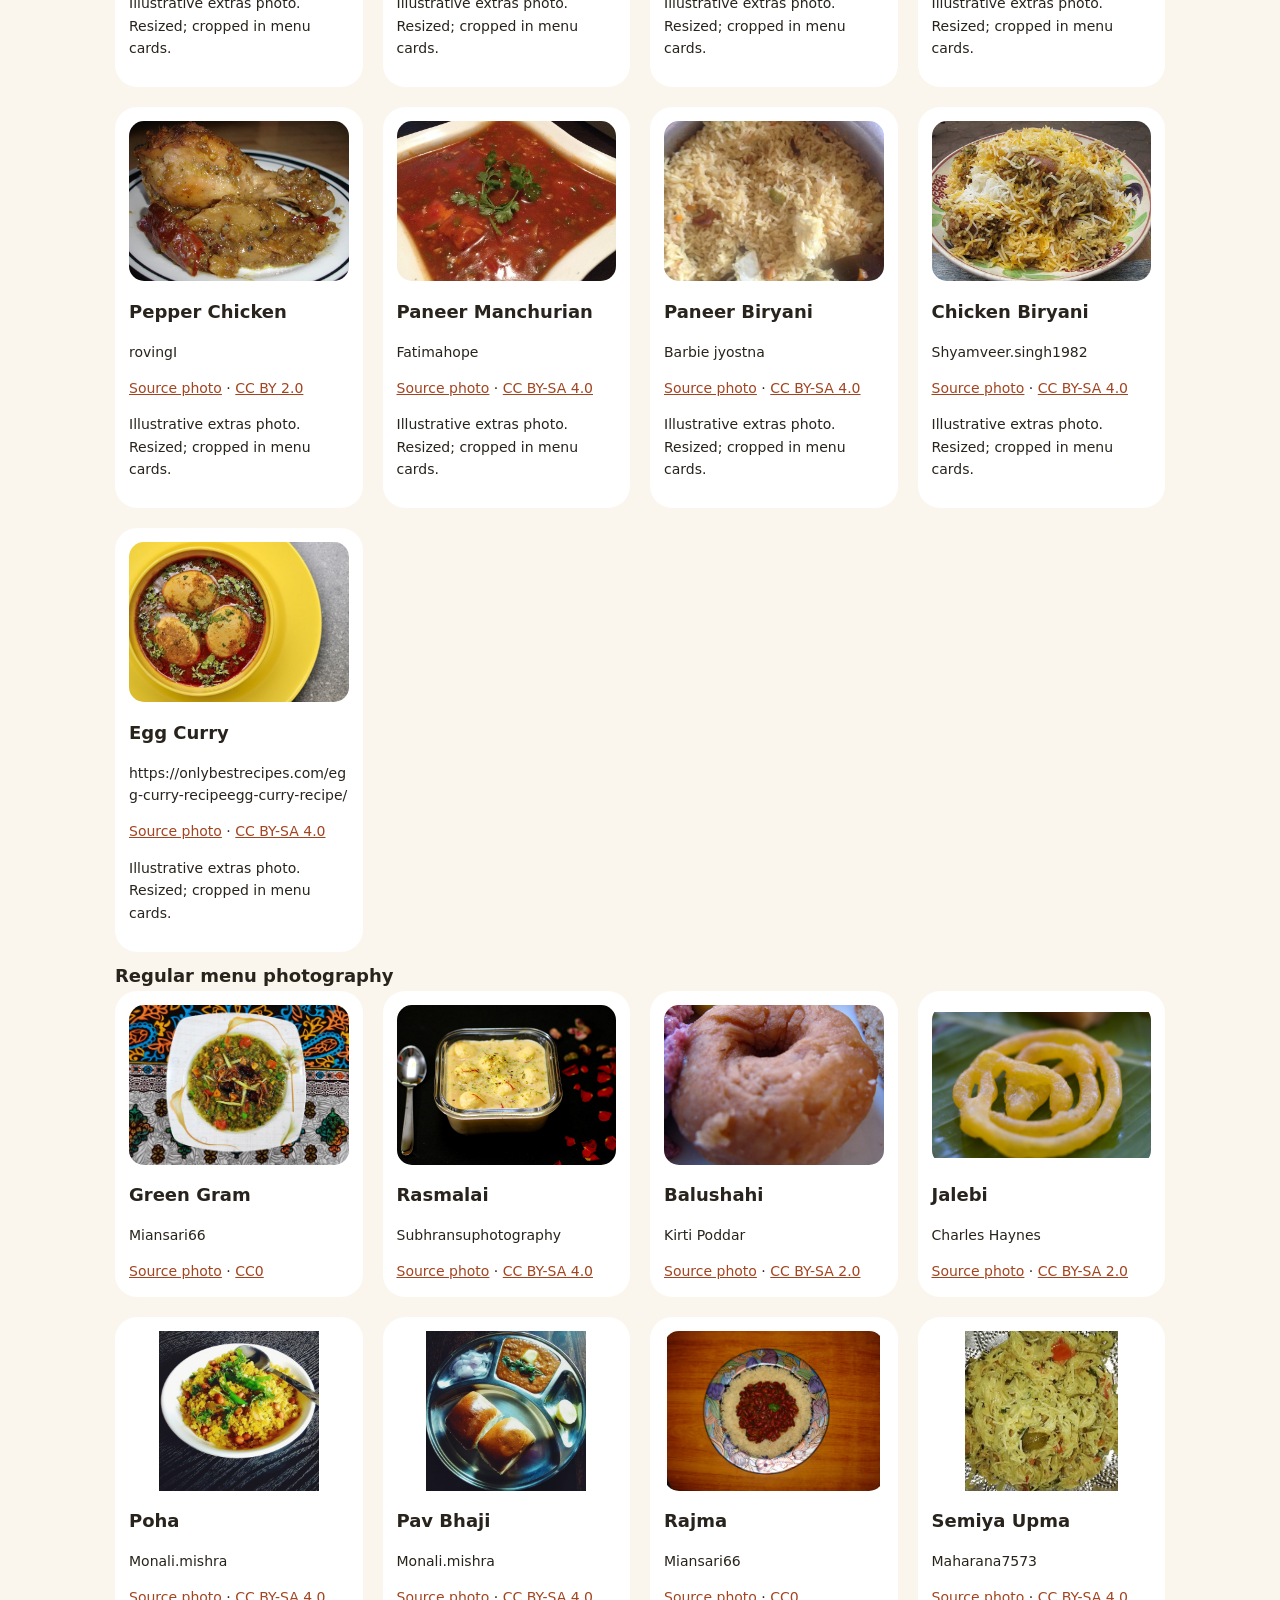
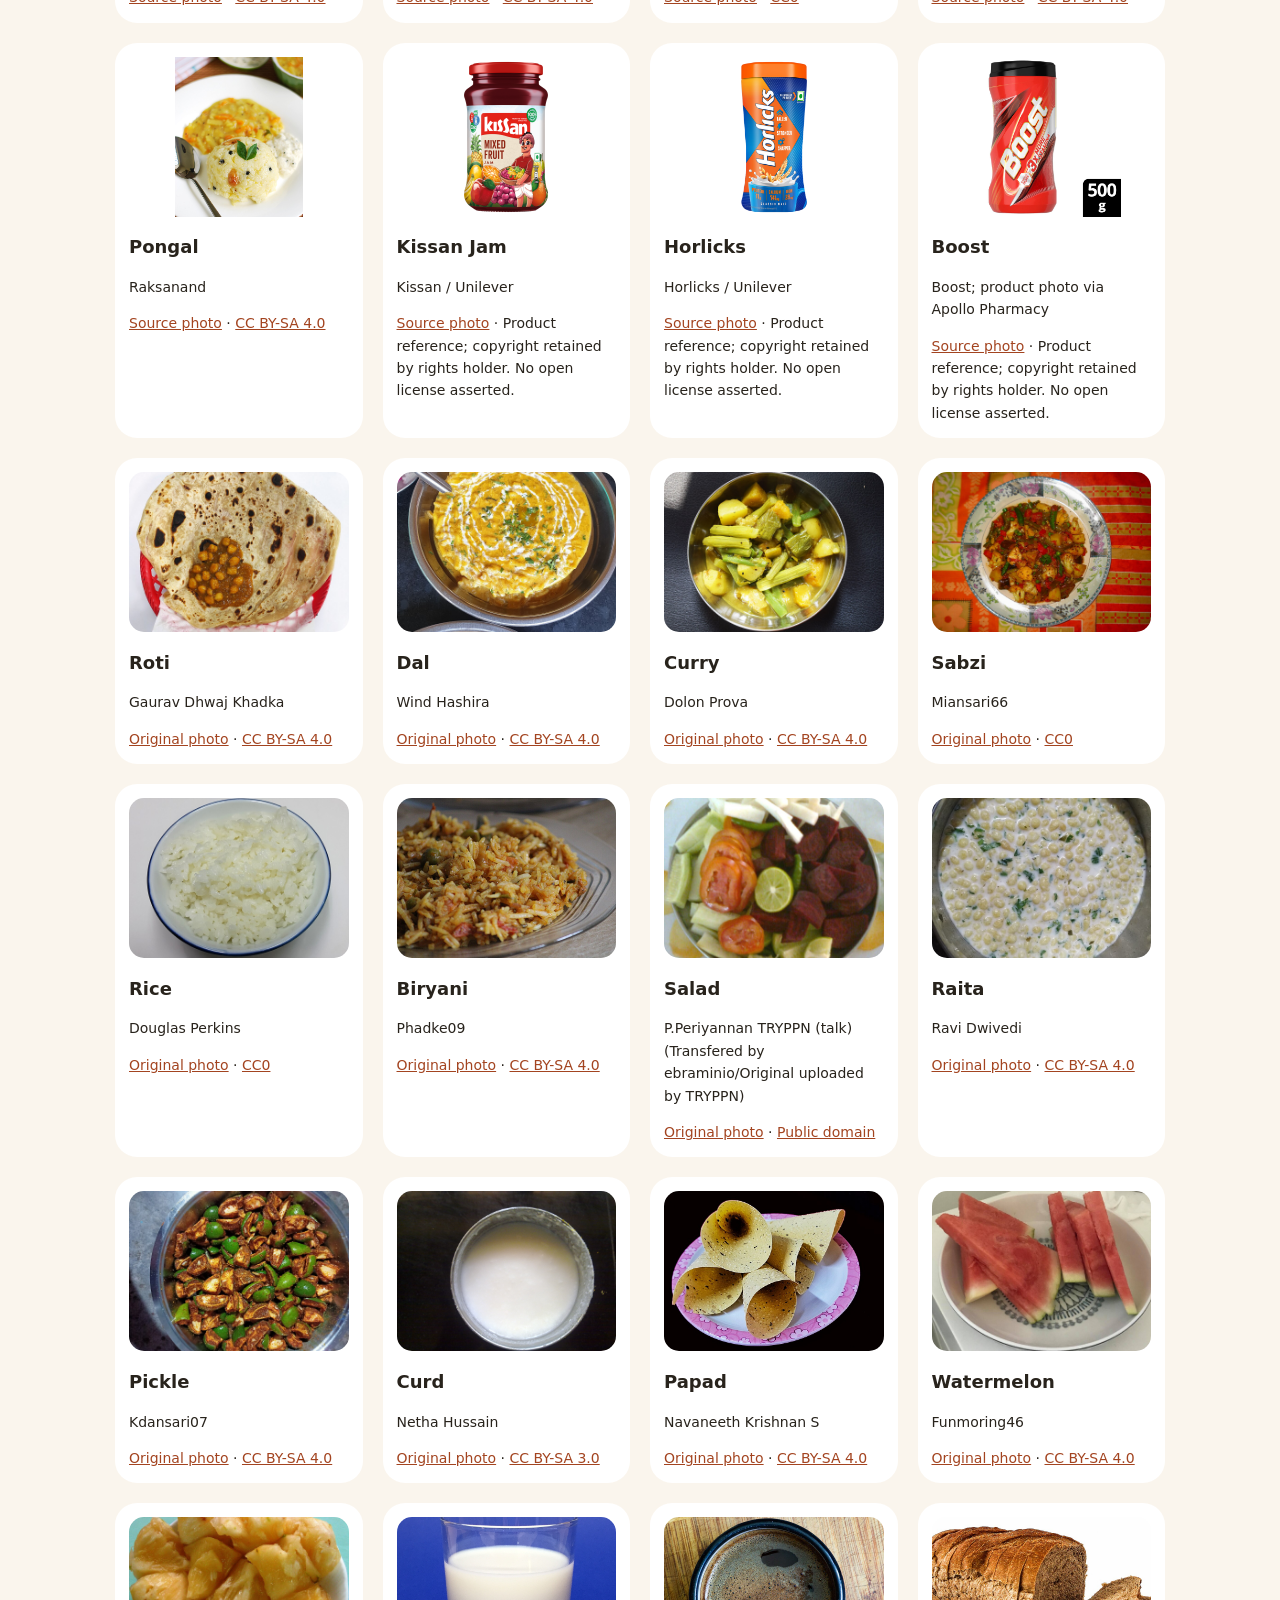
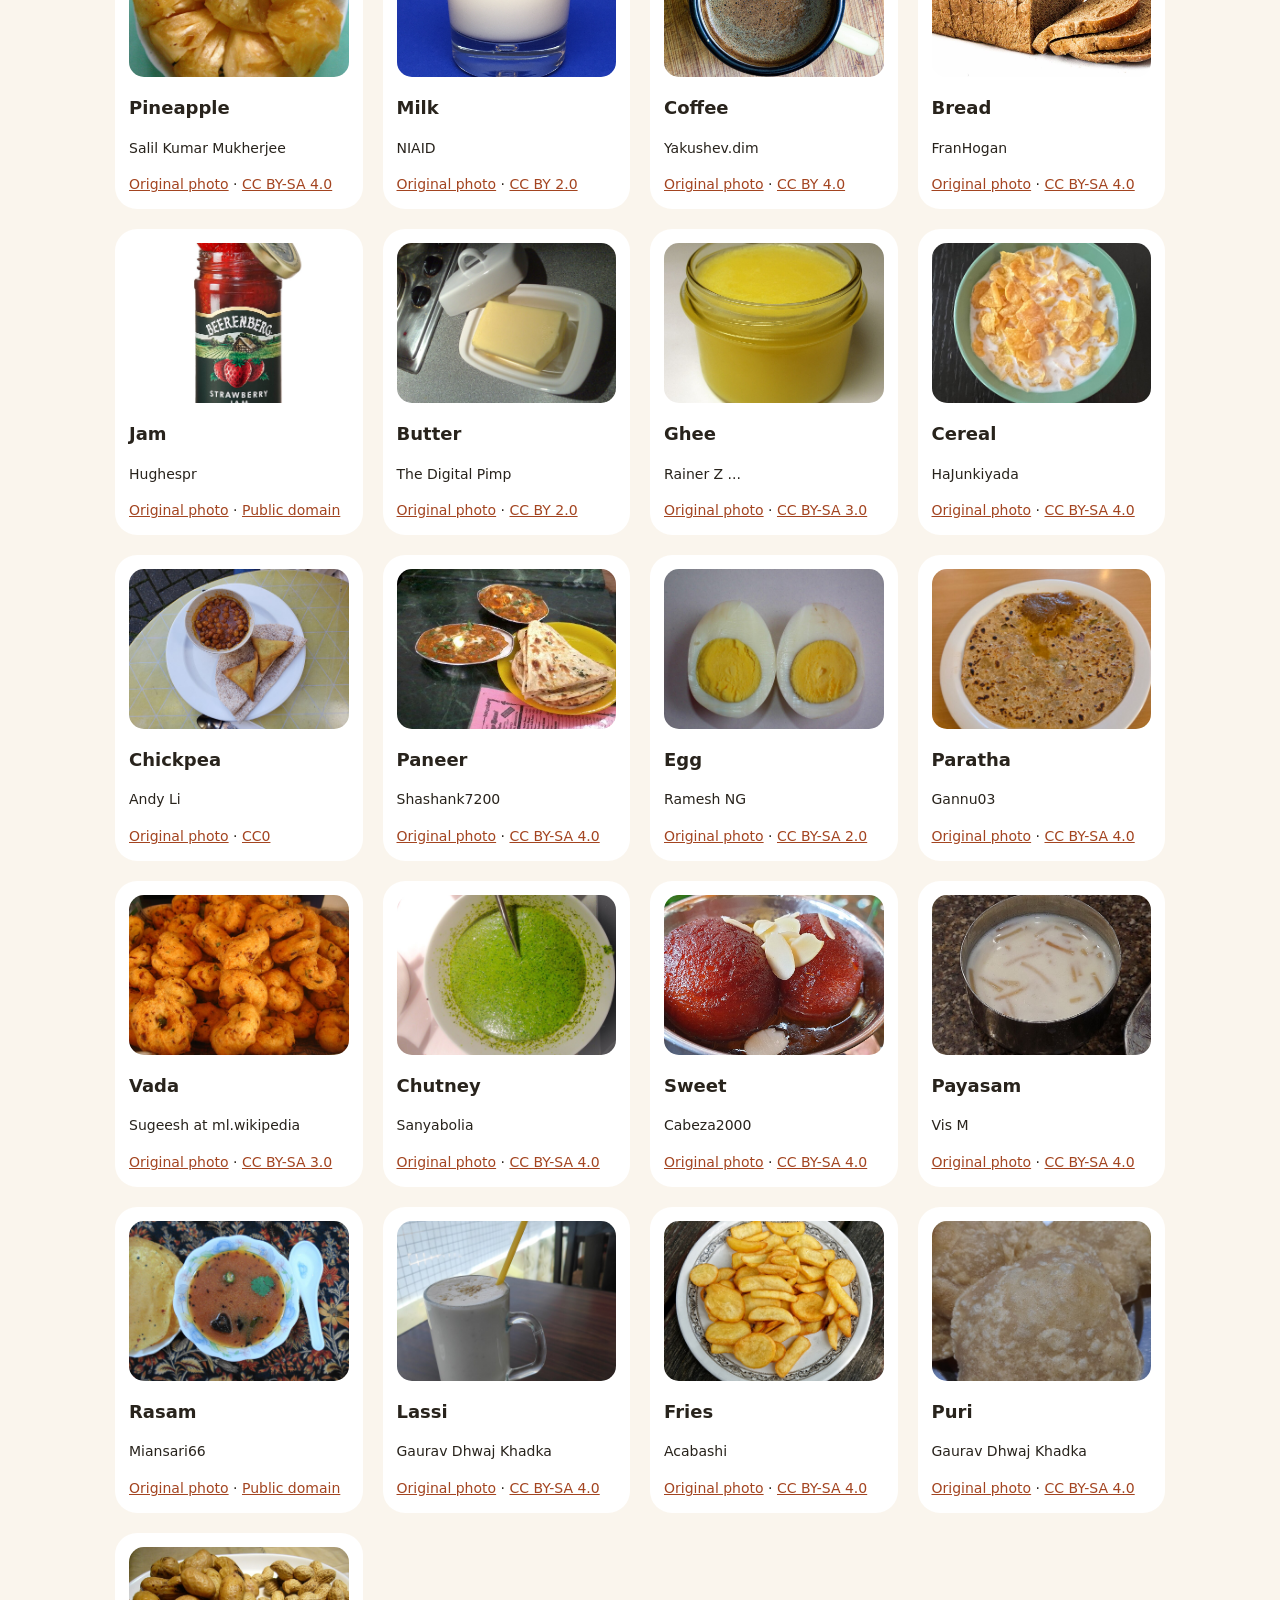
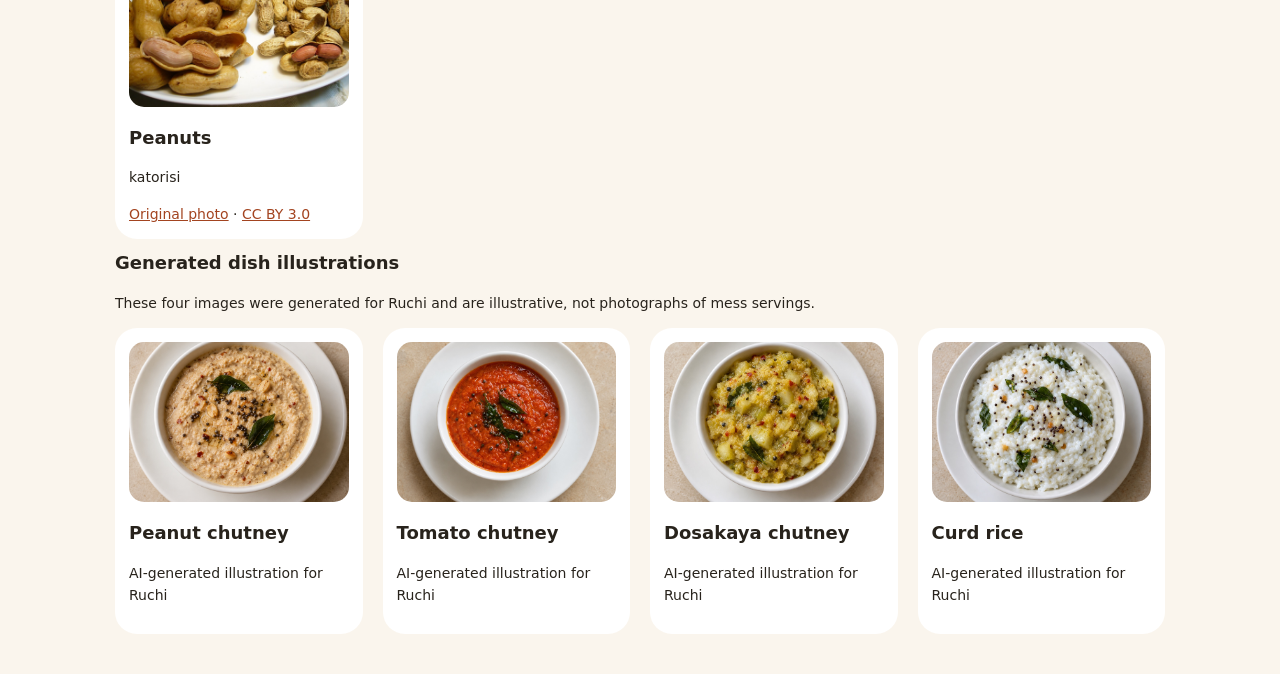
==== commit 0f6eae9a: "Audit dish photos and add portion nutrition estimates" ====
--- a/menu-photo-credits.html
+++ b/menu-photo-credits.html
@@ -1,3 +1,3 @@
 <!doctype html><html lang="en"><meta charset="utf-8"><meta name="viewport" content="width=device-width,initial-scale=1"><title>Food photo credits · Ruchi</title><style>body{font:14px/1.6 system-ui;background:#faf5ed;color:#28231c;max-width:1050px;margin:40px auto;padding:0 24px}a{color:#a34420}h1{font-size:36px}section{display:grid;grid-template-columns:repeat(auto-fit,minmax(240px,1fr));gap:20px}article{background:white;border-radius:22px;padding:14px;overflow:hidden}img{width:100%;height:160px;object-fit:cover;border-radius:15px}h2{font-size:18px;margin:10px 0 0}p{overflow-wrap:anywhere}</style><a href="today.html">← Back to the menu</a><h1>Food photo credits</h1><p>These are illustrative food-category photos, not photographs of IIT Hyderabad mess servings. A photo may represent the dish family rather than the exact recipe or alternative. Photos are resized and cropped for display. Commons photos remain under their listed licenses. Branded packshots are product references from brand or retailer pages; no open license or endorsement is claimed. Brand selection is illustrative, not confirmation of the product served by the mess.</p><p>Plain idli, dosa, tea, sambar, coconut chutney, banana, fried idli, peanut podi and sprouts use AI-generated editorial images. <a href="assets/images/breakfast-studio/prompts.json">Studio prompts</a> · <a href="assets/images/menu-editorial/prompts.json">Editorial prompts</a>.</p><h2>Extras</h2><section><article><img src="assets/images/extras-menu/paneer.jpg" alt="Paneer curry" loading="lazy"><div><h2>Paneer curry</h2><p>Abhishek78905</p><a href="https://commons.wikimedia.org/wiki/File:Shahi_paneer.jpg">Source photo</a> · <a href="https://creativecommons.org/licenses/by-sa/4.0">CC BY-SA 4.0</a><p>Illustrative extras photo. Resized; cropped in menu cards.</p></div></article><article><img src="assets/images/extras-menu/bhurji.jpg" alt="bhurji" loading="lazy"><div><h2>Bhurji</h2><p>Praveen from Bangalore, India</p><a href="https://commons.wikimedia.org/wiki/File:Spicy_egg_bhurji_@_the_eggfactory.jpg">Source photo</a> · <a href="https://creativecommons.org/licenses/by/2.0">CC BY 2.0</a><p>Illustrative extras photo. Resized; cropped in menu cards.</p></div></article><article><img src="assets/images/extras-menu/omelette.jpg" alt="omelette" loading="lazy"><div><h2>Omelette</h2><p>SwingingUvula</p><a href="https://commons.wikimedia.org/wiki/File:Masala_omelette.JPG">Source photo</a> · <a href="https://creativecommons.org/licenses/by-sa/4.0">CC BY-SA 4.0</a><p>Illustrative extras photo. Resized; cropped in menu cards.</p></div></article><article><img src="assets/images/extras-menu/mushroom.jpg" alt="mushroom" loading="lazy"><div><h2>Mushroom</h2><p>Anuradhayeluri</p><a href="https://commons.wikimedia.org/wiki/File:Mushroom_Manchurian_dry.jpg">Source photo</a> · <a href="https://creativecommons.org/licenses/by-sa/4.0">CC BY-SA 4.0</a><p>Illustrative extras photo. Resized; cropped in menu cards.</p></div></article><article><img src="assets/images/extras-menu/chicken-curry.jpg" alt="chicken curry" loading="lazy"><div><h2>Chicken Curry</h2><p>Miansari66</p><a href="https://commons.wikimedia.org/wiki/File:Chicken_Curry.JPG">Source photo</a> · <a href="http://creativecommons.org/publicdomain/zero/1.0/deed.en">CC0</a><p>Illustrative extras photo. Resized; cropped in menu cards.</p></div></article><article><img src="assets/images/extras-menu/chilli-chicken.jpg" alt="chilli chicken" loading="lazy"><div><h2>Chilli Chicken</h2><p>Gaurav Dhwaj Khadka</p><a href="https://commons.wikimedia.org/wiki/File:Chicken_Chilli_1.jpg">Source photo</a> · <a href="https://creativecommons.org/licenses/by-sa/4.0">CC BY-SA 4.0</a><p>Illustrative extras photo. Resized; cropped in menu cards.</p></div></article><article><img src="assets/images/extras-menu/butter-chicken.jpg" alt="butter chicken" loading="lazy"><div><h2>Butter Chicken</h2><p>stu_spivack</p><a href="https://commons.wikimedia.org/wiki/File:Chicken_makhani.jpg">Source photo</a> · <a href="https://creativecommons.org/licenses/by-sa/2.0">CC BY-SA 2.0</a><p>Illustrative extras photo. Resized; cropped in menu cards.</p></div></article><article><img src="assets/images/extras-menu/paneer-bhurji.jpg" alt="paneer bhurji" loading="lazy"><div><h2>Paneer Bhurji</h2><p>Maskaravivek</p><a href="https://commons.wikimedia.org/wiki/File:Homemade_Paneer_Bhurji.jpg">Source photo</a> · <a href="https://creativecommons.org/licenses/by-sa/4.0">CC BY-SA 4.0</a><p>Illustrative extras photo. Resized; cropped in menu cards.</p></div></article><article><img src="assets/images/extras-menu/fish-curry.jpg" alt="fish curry" loading="lazy"><div><h2>Fish Curry</h2><p>Srujay Dulapalli</p><a href="https://commons.wikimedia.org/wiki/File:Boche_Fish_Curry.jpg">Source photo</a> · <a href="https://creativecommons.org/licenses/by-sa/4.0">CC BY-SA 4.0</a><p>Illustrative extras photo. Resized; cropped in menu cards.</p></div></article><article><img src="assets/images/extras-menu/samosa.jpg" alt="samosa" loading="lazy"><div><h2>Samosa</h2><p>Gaurav Dhwaj Khadka</p><a href="https://commons.wikimedia.org/wiki/File:Samosa_4.jpg">Source photo</a> · <a href="https://creativecommons.org/licenses/by-sa/4.0">CC BY-SA 4.0</a><p>Illustrative extras photo. Resized; cropped in menu cards.</p></div></article><article><img src="assets/images/extras-menu/cutlet.jpg" alt="cutlet" loading="lazy"><div><h2>Cutlet</h2><p>Ntarch</p><a href="https://commons.wikimedia.org/wiki/File:Vegetable_Cutlet_From_India.jpg">Source photo</a> · <a href="http://creativecommons.org/publicdomain/zero/1.0/deed.en">CC0</a><p>Illustrative extras photo. Resized; cropped in menu cards.</p></div></article><article><img src="assets/images/extras-menu/mirchi-bajji.jpg" alt="mirchi bajji" loading="lazy"><div><h2>Mirchi Bajji</h2><p>balu from fremont, ca, usa</p><a href="https://commons.wikimedia.org/wiki/File:Stuffed_mirchi_bajji_(16164286908).jpg">Source photo</a> · <a href="https://creativecommons.org/licenses/by/2.0">CC BY 2.0</a><p>Illustrative extras photo. Resized; cropped in menu cards.</p></div></article><article><img src="assets/images/extras-menu/egg-bonda.jpg" alt="egg bonda" loading="lazy"><div><h2>Egg Bonda</h2><p>Yakshitha</p><a href="https://commons.wikimedia.org/wiki/File:Egg_Bonda_4.jpg">Source photo</a> · <a href="https://creativecommons.org/licenses/by-sa/4.0">CC BY-SA 4.0</a><p>Illustrative extras photo. Resized; cropped in menu cards.</p></div></article><article><img src="assets/images/extras-menu/sabudana-vada.jpg" alt="sabudana vada" loading="lazy"><div><h2>Sabudana Vada</h2><p>Yakshitha</p><a href="https://commons.wikimedia.org/wiki/File:Sabudana_Vada.jpg">Source photo</a> · <a href="https://creativecommons.org/licenses/by-sa/4.0">CC BY-SA 4.0</a><p>Illustrative extras photo. Resized; cropped in menu cards.</p></div></article><article><img src="assets/images/extras-menu/kachori.jpg" alt="kachori" loading="lazy"><div><h2>Kachori</h2><p>Rajeeb Dutta</p><a href="https://commons.wikimedia.org/wiki/File:Kachori_MA23.jpg">Source photo</a> · <a href="https://creativecommons.org/licenses/by-sa/3.0">CC BY-SA 3.0</a><p>Illustrative extras photo. Resized; cropped in menu cards.</p></div></article><article><img src="assets/images/extras-menu/masala-vada.jpg" alt="masala vada" loading="lazy"><div><h2>Masala Vada</h2><p>Ashok Kumar P S</p><a href="https://commons.wikimedia.org/wiki/File:Masala_vada.jpg">Source photo</a> · <a href="https://creativecommons.org/licenses/by-sa/4.0">CC BY-SA 4.0</a><p>Illustrative extras photo. Resized; cropped in menu cards.</p></div></article><article><img src="assets/images/extras-menu/momos.jpg" alt="momos" loading="lazy"><div><h2>Momos</h2><p>ANKAN</p><a href="https://commons.wikimedia.org/wiki/File:Vegetable_Momos_in_Shillong.jpg">Source photo</a> · <a href="https://creativecommons.org/licenses/by-sa/4.0">CC BY-SA 4.0</a><p>Illustrative extras photo. Resized; cropped in menu cards.</p></div></article><article><img src="assets/images/extras-menu/crispy-corn.jpg" alt="crispy corn" loading="lazy"><div><h2>Crispy Corn</h2><p>YKanchan07</p><a href="https://commons.wikimedia.org/wiki/File:Crispy_corn_made_by_me.jpg">Source photo</a> · <a href="https://creativecommons.org/licenses/by-sa/4.0">CC BY-SA 4.0</a><p>Illustrative extras photo. Resized; cropped in menu cards.</p></div></article><article><img src="assets/images/extras-menu/vada-pav.jpg" alt="vada pav" loading="lazy"><div><h2>Vada Pav</h2><p>Sharvarism</p><a href="https://commons.wikimedia.org/wiki/File:Crunchy_Crispy_Vada_pav.jpg">Source photo</a> · <a href="https://creativecommons.org/licenses/by-sa/4.0">CC BY-SA 4.0</a><p>Illustrative extras photo. Resized; cropped in menu cards.</p></div></article><article><img src="assets/images/extras-menu/bread-pakoda.jpg" alt="bread pakoda" loading="lazy"><div><h2>Bread Pakoda</h2><p>Mdsmds0</p><a href="https://commons.wikimedia.org/wiki/File:Bread_Pakora_(Stuffed_with_Mashed-Spicy_Potatoes).JPG">Source photo</a> · <a href="https://creativecommons.org/licenses/by-sa/4.0">CC BY-SA 4.0</a><p>Illustrative extras photo. Resized; cropped in menu cards.</p></div></article><article><img src="assets/images/extras-menu/papdi-chaat.jpg" alt="papdi chaat" loading="lazy"><div><h2>Papdi Chaat</h2><p>Ravi Talwar</p><a href="https://commons.wikimedia.org/wiki/File:Papri_Pakori_Chat.JPG">Source photo</a> · <a href="https://creativecommons.org/licenses/by-sa/4.0">CC BY-SA 4.0</a><p>Illustrative extras photo. Resized; cropped in menu cards.</p></div></article><article><img src="assets/images/extras-menu/aloo-tikki.jpg" alt="aloo tikki" loading="lazy"><div><h2>Aloo Tikki</h2><p>SWAROOP RAHUL</p><a href="https://commons.wikimedia.org/wiki/File:Aloo_Mutter_tikki_chaat_(1).JPG">Source photo</a> · <a href="https://creativecommons.org/licenses/by-sa/4.0">CC BY-SA 4.0</a><p>Illustrative extras photo. Resized; cropped in menu cards.</p></div></article><article><img src="assets/images/extras-menu/bhel-puri.jpg" alt="bhel puri" loading="lazy"><div><h2>Bhel Puri</h2><p>Billjones94</p><a href="https://commons.wikimedia.org/wiki/File:Bhel_puri_chat,_photographed_in_West_Bengal,_India,_September_24,_2024.jpg">Source photo</a> · <a href="http://creativecommons.org/publicdomain/zero/1.0/deed.en">CC0</a><p>Illustrative extras photo. Resized; cropped in menu cards.</p></div></article><article><img src="assets/images/extras-menu/dahi-puri.jpg" alt="dahi puri" loading="lazy"><div><h2>Dahi Puri</h2><p>Vrindapl</p><a href="https://commons.wikimedia.org/wiki/File:Dahi_puri_3.jpg">Source photo</a> · <a href="https://creativecommons.org/licenses/by-sa/4.0">CC BY-SA 4.0</a><p>Illustrative extras photo. Resized; cropped in menu cards.</p></div></article><article><img src="assets/images/extras-menu/masala-puri.jpg" alt="masala puri" loading="lazy"><div><h2>Masala Puri</h2><p>Kaushik AP</p><a href="https://commons.wikimedia.org/wiki/File:Masala_puri.jpg">Source photo</a> · <a href="https://creativecommons.org/licenses/by-sa/4.0">CC BY-SA 4.0</a><p>Illustrative extras photo. Resized; cropped in menu cards.</p></div></article><article><img src="assets/images/extras-menu/samosa-chaat.jpg" alt="samosa chaat" loading="lazy"><div><h2>Samosa Chaat</h2><p>Gaurav Dhwaj Khadka</p><a href="https://commons.wikimedia.org/wiki/File:Samosa_Chaat.jpg">Source photo</a> · <a href="https://creativecommons.org/licenses/by-sa/4.0">CC BY-SA 4.0</a><p>Illustrative extras photo. Resized; cropped in menu cards.</p></div></article><article><img src="assets/images/extras-menu/baby-corn.jpg" alt="baby corn" loading="lazy"><div><h2>Baby Corn</h2><p>Sangam321</p><a href="https://commons.wikimedia.org/wiki/File:Baby_Corn_Manchurian.jpg">Source photo</a> · <a href="https://creativecommons.org/licenses/by-sa/4.0">CC BY-SA 4.0</a><p>Illustrative extras photo. Resized; cropped in menu cards.</p></div></article><article><img src="assets/images/extras-menu/mushroom-curry.jpg" alt="mushroom curry" loading="lazy"><div><h2>Mushroom Curry</h2><p>Dr. Raju Kasambe</p><a href="https://commons.wikimedia.org/wiki/File:Mushroom_Masala_by_Dr._Raju_Kasambe_IMG_20190701_(9).jpg">Source photo</a> · <a href="https://creativecommons.org/licenses/by-sa/4.0">CC BY-SA 4.0</a><p>Illustrative extras photo. Resized; cropped in menu cards.</p></div></article><article><img src="assets/images/extras-menu/pepper-chicken.jpg" alt="pepper chicken" loading="lazy"><div><h2>Pepper Chicken</h2><p>rovingI</p><a href="https://commons.wikimedia.org/wiki/File:Pepper_Chicken_(869566714).jpg">Source photo</a> · <a href="https://creativecommons.org/licenses/by/2.0">CC BY 2.0</a><p>Illustrative extras photo. Resized; cropped in menu cards.</p></div></article><article><img src="assets/images/extras-menu/paneer-manchurian.jpg" alt="paneer manchurian" loading="lazy"><div><h2>Paneer Manchurian</h2><p>Fatimahope</p><a href="https://commons.wikimedia.org/wiki/File:Indian_Cottage_Cheese_Manchurian.jpg">Source photo</a> · <a href="https://creativecommons.org/licenses/by-sa/4.0">CC BY-SA 4.0</a><p>Illustrative extras photo. Resized; cropped in menu cards.</p></div></article><article><img src="assets/images/extras-menu/paneer-biryani.jpg" alt="paneer biryani" loading="lazy"><div><h2>Paneer Biryani</h2><p>Barbie jyostna</p><a href="https://commons.wikimedia.org/wiki/File:Jyostna_401.JPG">Source photo</a> · <a href="https://creativecommons.org/licenses/by-sa/4.0">CC BY-SA 4.0</a><p>Illustrative extras photo. Resized; cropped in menu cards.</p></div></article><article><img src="assets/images/extras-menu/chicken-biryani.jpg" alt="chicken biryani" loading="lazy"><div><h2>Chicken Biryani</h2><p>Shyamveer.singh1982</p><a href="https://commons.wikimedia.org/wiki/File:Biryani_Home.jpg">Source photo</a> · <a href="https://creativecommons.org/licenses/by-sa/4.0">CC BY-SA 4.0</a><p>Illustrative extras photo. Resized; cropped in menu cards.</p></div></article><article><img src="assets/images/extras-menu/egg-curry.jpg" alt="egg curry" loading="lazy"><div><h2>Egg Curry</h2><p>https://onlybestrecipes.com/egg-curry-recipeegg-curry-recipe/</p><a href="https://commons.wikimedia.org/wiki/File:Spicy_Anda_Curry.jpg">Source photo</a> · <a href="https://creativecommons.org/licenses/by-sa/4.0">CC BY-SA 4.0</a><p>Illustrative extras photo. Resized; cropped in menu cards.</p></div></article></section><h2>Regular menu photography</h2><section><article><img src="assets/images/menu-refresh/green-gram.jpg" alt="green-gram" loading="lazy"><div><h2>Green Gram</h2><p>Miansari66</p><a href="https://commons.wikimedia.org/wiki/File:Sabut_Moong_Dal_Tadka_(Tarka).JPG">Source photo</a> · <a href="http://creativecommons.org/publicdomain/zero/1.0/deed.en">CC0</a></div></article><article><img src="assets/images/menu-refresh/rasmalai.jpg" alt="rasmalai" loading="lazy"><div><h2>Rasmalai</h2><p>Subhransuphotography</p><a href="https://commons.wikimedia.org/wiki/File:Rasa_malai.jpg">Source photo</a> · <a href="https://creativecommons.org/licenses/by-sa/4.0">CC BY-SA 4.0</a></div></article><article><img src="assets/images/menu-refresh/balushahi.jpg" alt="balushahi" loading="lazy"><div><h2>Balushahi</h2><p>Kirti Poddar</p><a href="https://commons.wikimedia.org/wiki/File:Balushahi2.jpg">Source photo</a> · <a href="https://creativecommons.org/licenses/by-sa/2.0">CC BY-SA 2.0</a></div></article><article><img src="assets/images/menu-refresh/jalebi.jpg" alt="jalebi" loading="lazy" style="object-fit:contain;background:white"><div><h2>Jalebi</h2><p>Charles Haynes</p><a href="https://commons.wikimedia.org/wiki/File:Jalebi.jpg">Source photo</a> · <a href="https://creativecommons.org/licenses/by-sa/2.0">CC BY-SA 2.0</a></div></article><article><img src="assets/images/menu-refresh/poha.jpg" alt="poha" loading="lazy" style="object-fit:contain;background:white"><div><h2>Poha</h2><p>Monali.mishra</p><a href="https://commons.wikimedia.org/wiki/File:POHA.jpg">Source photo</a> · <a href="https://creativecommons.org/licenses/by-sa/4.0">CC BY-SA 4.0</a></div></article><article><img src="assets/images/menu-refresh/pav-bhaji.jpg" alt="pav-bhaji" loading="lazy" style="object-fit:contain;background:white"><div><h2>Pav Bhaji</h2><p>Monali.mishra</p><a href="https://commons.wikimedia.org/wiki/File:Pavbhaji.jpg">Source photo</a> · <a href="https://creativecommons.org/licenses/by-sa/4.0">CC BY-SA 4.0</a></div></article><article><img src="assets/images/menu-refresh/rajma.jpg" alt="rajma" loading="lazy" style="object-fit:contain;background:white"><div><h2>Rajma</h2><p>Miansari66</p><a href="https://commons.wikimedia.org/wiki/File:Rajma..JPG">Source photo</a> · <a href="http://creativecommons.org/publicdomain/zero/1.0/deed.en">CC0</a></div></article><article><img src="assets/images/menu-refresh/semiya-upma.jpg" alt="semiya-upma" loading="lazy" style="object-fit:contain;background:white"><div><h2>Semiya Upma</h2><p>Maharana7573</p><a href="https://commons.wikimedia.org/wiki/File:Semiya_Upma_1.jpg">Source photo</a> · <a href="https://creativecommons.org/licenses/by-sa/4.0">CC BY-SA 4.0</a></div></article><article><img src="assets/images/menu-refresh/pongal.jpg" alt="pongal" loading="lazy" style="object-fit:contain;background:white"><div><h2>Pongal</h2><p>Raksanand</p><a href="https://commons.wikimedia.org/wiki/File:Ven_pongal.jpg">Source photo</a> · <a href="https://creativecommons.org/licenses/by-sa/4.0">CC BY-SA 4.0</a></div></article><article><img src="assets/images/menu-refresh/kissan-jam-small.png" alt="kissan-jam" loading="lazy" style="object-fit:contain;background:white"><div><h2>Kissan Jam</h2><p>Kissan / Unilever</p><a href="https://www.kissan.in/p/mixed-fruit-jam.html/08901030535048">Source photo</a> · Product reference; copyright retained by rights holder. No open license asserted.</div></article><article><img src="assets/images/menu-refresh/horlicks.png" alt="horlicks" loading="lazy" style="object-fit:contain;background:white"><div><h2>Horlicks</h2><p>Horlicks / Unilever</p><a href="https://www.horlicks.in/products/horlicks-classic-malt">Source photo</a> · Product reference; copyright retained by rights holder. No open license asserted.</div></article><article><img src="assets/images/menu-refresh/boost-jar.jpg" alt="boost" loading="lazy" style="object-fit:contain;background:white"><div><h2>Boost</h2><p>Boost; product photo via Apollo Pharmacy</p><a href="https://www.apollopharmacy.in/otc/boost-450gm-bottle">Source photo</a> · Product reference; copyright retained by rights holder. No open license asserted.</div></article><article><img src="assets/images/web-menu/roti.jpg" alt="roti" loading="lazy"><div><h2>Roti</h2><p>Gaurav Dhwaj Khadka</p><a href="https://commons.wikimedia.org/wiki/File:Chapati_with_Chana_Curry.jpg">Original photo</a> · <a href="https://creativecommons.org/licenses/by-sa/4.0">CC BY-SA 4.0</a></div></article><article><img src="assets/images/web-menu/dal.jpg" alt="dal" loading="lazy"><div><h2>Dal</h2><p>Wind Hashira</p><a href="https://commons.wikimedia.org/wiki/File:Dal_tadka_and_naan.jpg">Original photo</a> · <a href="https://creativecommons.org/licenses/by-sa/4.0">CC BY-SA 4.0</a></div></article><article><img src="assets/images/web-menu/curry.jpg" alt="curry" loading="lazy"><div><h2>Curry</h2><p>Dolon Prova</p><a href="https://commons.wikimedia.org/wiki/File:Mixed_vegetable_curry_2.jpg">Original photo</a> · <a href="https://creativecommons.org/licenses/by-sa/4.0">CC BY-SA 4.0</a></div></article><article><img src="assets/images/web-menu/sabzi.jpg" alt="sabzi" loading="lazy"><div><h2>Sabzi</h2><p>Miansari66</p><a href="https://commons.wikimedia.org/wiki/File:South_Indian_Mixed_Vegetable_Curry.JPG">Original photo</a> · <a href="http://creativecommons.org/publicdomain/zero/1.0/deed.en">CC0</a></div></article><article><img src="assets/images/web-menu/rice.jpg" alt="rice" loading="lazy"><div><h2>Rice</h2><p>Douglas Perkins</p><a href="https://commons.wikimedia.org/wiki/File:A_bowl_of_rice.jpg">Original photo</a> · <a href="http://creativecommons.org/publicdomain/zero/1.0/deed.en">CC0</a></div></article><article><img src="assets/images/web-menu/biryani.jpg" alt="biryani" loading="lazy"><div><h2>Biryani</h2><p>Phadke09</p><a href="https://commons.wikimedia.org/wiki/File:Vegetable_Biryani_IMG_001.jpg">Original photo</a> · <a href="https://creativecommons.org/licenses/by-sa/4.0">CC BY-SA 4.0</a></div></article><article><img src="assets/images/web-menu/salad.jpg" alt="salad" loading="lazy"><div><h2>Salad</h2><p>P.Periyannan TRYPPN (talk) (Transfered by
 
-ebraminio/Original uploaded by TRYPPN)</p><a href="https://commons.wikimedia.org/wiki/File:Indian_Vegetable_Salad.jpg">Original photo</a> · <a href="">Public domain</a></div></article><article><img src="assets/images/web-menu/raita.jpg" alt="raita" loading="lazy"><div><h2>Raita</h2><p>Ravi Dwivedi</p><a href="https://commons.wikimedia.org/wiki/File:Boondi_Raita.jpg">Original photo</a> · <a href="https://creativecommons.org/licenses/by-sa/4.0">CC BY-SA 4.0</a></div></article><article><img src="assets/images/web-menu/pickle.jpg" alt="pickle" loading="lazy"><div><h2>Pickle</h2><p>Kdansari07</p><a href="https://commons.wikimedia.org/wiki/File:Indian_traditional_mango_pickle.jpg">Original photo</a> · <a href="https://creativecommons.org/licenses/by-sa/4.0">CC BY-SA 4.0</a></div></article><article><img src="assets/images/web-menu/curd.jpg" alt="curd" loading="lazy"><div><h2>Curd</h2><p>Netha Hussain</p><a href="https://commons.wikimedia.org/wiki/File:Curd_in_steel_bowl.jpg">Original photo</a> · <a href="https://creativecommons.org/licenses/by-sa/3.0">CC BY-SA 3.0</a></div></article><article><img src="assets/images/web-menu/papad.jpg" alt="papad" loading="lazy"><div><h2>Papad</h2><p>Navaneeth Krishnan S</p><a href="https://commons.wikimedia.org/wiki/File:Papad_(roasted).jpg">Original photo</a> · <a href="https://creativecommons.org/licenses/by-sa/4.0">CC BY-SA 4.0</a></div></article><article><img src="assets/images/web-menu/watermelon.jpg" alt="watermelon" loading="lazy"><div><h2>Watermelon</h2><p>Funmoring46</p><a href="https://commons.wikimedia.org/wiki/File:Slices_of_watermelon.jpg">Original photo</a> · <a href="https://creativecommons.org/licenses/by-sa/4.0">CC BY-SA 4.0</a></div></article><article><img src="assets/images/web-menu/pineapple.jpg" alt="pineapple" loading="lazy"><div><h2>Pineapple</h2><p>Salil Kumar Mukherjee</p><a href="https://commons.wikimedia.org/wiki/File:Pineapple_(sliced).jpg">Original photo</a> · <a href="https://creativecommons.org/licenses/by-sa/4.0">CC BY-SA 4.0</a></div></article><article><img src="assets/images/web-menu/milk.jpg" alt="milk" loading="lazy"><div><h2>Milk</h2><p>NIAID</p><a href="https://commons.wikimedia.org/wiki/File:Glass_of_Milk_(33657535532).jpg">Original photo</a> · <a href="https://creativecommons.org/licenses/by/2.0">CC BY 2.0</a></div></article><article><img src="assets/images/web-menu/coffee.jpg" alt="coffee" loading="lazy"><div><h2>Coffee</h2><p>Yakushev.dim</p><a href="https://commons.wikimedia.org/wiki/File:Coffee_Crema.jpg">Original photo</a> · <a href="https://creativecommons.org/licenses/by/4.0">CC BY 4.0</a></div></article><article><img src="assets/images/web-menu/bread.jpg" alt="bread" loading="lazy"><div><h2>Bread</h2><p>FranHogan</p><a href="https://commons.wikimedia.org/wiki/File:Fresh_made_bread_05.jpg">Original photo</a> · <a href="https://creativecommons.org/licenses/by-sa/4.0">CC BY-SA 4.0</a></div></article><article><img src="assets/images/web-menu/jam.jpg" alt="jam" loading="lazy"><div><h2>Jam</h2><p>Hughespr</p><a href="https://commons.wikimedia.org/wiki/File:Exploding_Strawberry_Jar.JPG">Original photo</a> · <a href="">Public domain</a></div></article><article><img src="assets/images/web-menu/butter.jpg" alt="butter" loading="lazy"><div><h2>Butter</h2><p>The Digital Pimp</p><a href="https://commons.wikimedia.org/wiki/File:Butter_dish.jpg">Original photo</a> · <a href="https://creativecommons.org/licenses/by/2.0">CC BY 2.0</a></div></article><article><img src="assets/images/web-menu/ghee.jpg" alt="ghee" loading="lazy"><div><h2>Ghee</h2><p>Rainer Z ...</p><a href="https://commons.wikimedia.org/wiki/File:Butterschmalz-3.jpg">Original photo</a> · <a href="https://creativecommons.org/licenses/by-sa/3.0">CC BY-SA 3.0</a></div></article><article><img src="assets/images/web-menu/cereal.jpg" alt="cereal" loading="lazy"><div><h2>Cereal</h2><p>HaJunkiyada</p><a href="https://commons.wikimedia.org/wiki/File:Liat_Portal_for_Foodie_Disorder_-_Cornflakes_with_Milk.jpg">Original photo</a> · <a href="https://creativecommons.org/licenses/by-sa/4.0">CC BY-SA 4.0</a></div></article><article><img src="assets/images/web-menu/chickpea.jpg" alt="chickpea" loading="lazy"><div><h2>Chickpea</h2><p>Andy Li</p><a href="https://commons.wikimedia.org/wiki/File:Chana_Masala_-_Mohammed_-_Spice_Of_Life_2024-05-27.jpg">Original photo</a> · <a href="http://creativecommons.org/publicdomain/zero/1.0/deed.en">CC0</a></div></article><article><img src="assets/images/web-menu/paneer.jpg" alt="paneer" loading="lazy"><div><h2>Paneer</h2><p>Shashank7200</p><a href="https://commons.wikimedia.org/wiki/File:Shahi_Paneer_%26_Butter_Naan.jpg">Original photo</a> · <a href="https://creativecommons.org/licenses/by-sa/4.0">CC BY-SA 4.0</a></div></article><article><img src="assets/images/web-menu/egg.jpg" alt="egg" loading="lazy"><div><h2>Egg</h2><p>Ramesh NG</p><a href="https://commons.wikimedia.org/wiki/File:Boiled_Egg_-_Crossection.jpg">Original photo</a> · <a href="https://creativecommons.org/licenses/by-sa/2.0">CC BY-SA 2.0</a></div></article><article><img src="assets/images/web-menu/paratha.jpg" alt="paratha" loading="lazy"><div><h2>Paratha</h2><p>Gannu03</p><a href="https://commons.wikimedia.org/wiki/File:Aloo_Paratha_(96238).jpg">Original photo</a> · <a href="https://creativecommons.org/licenses/by-sa/4.0">CC BY-SA 4.0</a></div></article><article><img src="assets/images/web-menu/vada.jpg" alt="vada" loading="lazy"><div><h2>Vada</h2><p>Sugeesh at ml.wikipedia</p><a href="https://commons.wikimedia.org/wiki/File:%E0%B4%89%E0%B4%B4%E0%B5%81%E0%B4%A8%E0%B5%8D%E0%B4%A8%E0%B5%81%E0%B4%B5%E0%B4%9F%E0%B4%95%E0%B5%BE.JPG">Original photo</a> · <a href="https://creativecommons.org/licenses/by-sa/3.0">CC BY-SA 3.0</a></div></article><article><img src="assets/images/web-menu/chutney.jpg" alt="chutney" loading="lazy"><div><h2>Chutney</h2><p>Sanyabolia</p><a href="https://commons.wikimedia.org/wiki/File:Green_Chutney.jpg">Original photo</a> · <a href="https://creativecommons.org/licenses/by-sa/4.0">CC BY-SA 4.0</a></div></article><article><img src="assets/images/web-menu/sweet.jpg" alt="sweet" loading="lazy"><div><h2>Sweet</h2><p>Cabeza2000</p><a href="https://commons.wikimedia.org/wiki/File:Gulab_jamun_(Gibraltar,_November_2020).jpg">Original photo</a> · <a href="https://creativecommons.org/licenses/by-sa/4.0">CC BY-SA 4.0</a></div></article><article><img src="assets/images/web-menu/payasam.jpg" alt="payasam" loading="lazy"><div><h2>Payasam</h2><p>Vis M</p><a href="https://commons.wikimedia.org/wiki/File:Semiya_payasam,_Alappuzha.jpg">Original photo</a> · <a href="https://creativecommons.org/licenses/by-sa/4.0">CC BY-SA 4.0</a></div></article><article><img src="assets/images/web-menu/rasam.jpg" alt="rasam" loading="lazy"><div><h2>Rasam</h2><p>Miansari66</p><a href="https://commons.wikimedia.org/wiki/File:Rasam.JPG">Original photo</a> · <a href="">Public domain</a></div></article><article><img src="assets/images/web-menu/lassi.jpg" alt="lassi" loading="lazy"><div><h2>Lassi</h2><p>Gaurav Dhwaj Khadka</p><a href="https://commons.wikimedia.org/wiki/File:Lassi_1.jpg">Original photo</a> · <a href="https://creativecommons.org/licenses/by-sa/4.0">CC BY-SA 4.0</a></div></article><article><img src="assets/images/web-menu/fries.jpg" alt="fries" loading="lazy"><div><h2>Fries</h2><p>Acabashi</p><a href="https://commons.wikimedia.org/wiki/File:Plate_of_chips_at_the_Chalet_Cafe,_Cowfold,_West_Sussex,_England.jpg">Original photo</a> · <a href="https://creativecommons.org/licenses/by-sa/4.0">CC BY-SA 4.0</a></div></article><article><img src="assets/images/web-menu/puri.jpg" alt="puri" loading="lazy"><div><h2>Puri</h2><p>Gaurav Dhwaj Khadka</p><a href="https://commons.wikimedia.org/wiki/File:Puri_(food).jpg">Original photo</a> · <a href="https://creativecommons.org/licenses/by-sa/4.0">CC BY-SA 4.0</a></div></article><article><img src="assets/images/web-menu/peanuts.jpg" alt="peanuts" loading="lazy"><div><h2>Peanuts</h2><p>katorisi</p><a href="https://commons.wikimedia.org/wiki/File:Boiled_big_peanuts_%26_normal_peanuts,_Katori_City,_Japan.jpg">Original photo</a> · <a href="https://creativecommons.org/licenses/by/3.0">CC BY 3.0</a></div></article></section></html>
+ebraminio/Original uploaded by TRYPPN)</p><a href="https://commons.wikimedia.org/wiki/File:Indian_Vegetable_Salad.jpg">Original photo</a> · <a href="">Public domain</a></div></article><article><img src="assets/images/web-menu/raita.jpg" alt="raita" loading="lazy"><div><h2>Raita</h2><p>Ravi Dwivedi</p><a href="https://commons.wikimedia.org/wiki/File:Boondi_Raita.jpg">Original photo</a> · <a href="https://creativecommons.org/licenses/by-sa/4.0">CC BY-SA 4.0</a></div></article><article><img src="assets/images/web-menu/pickle.jpg" alt="pickle" loading="lazy"><div><h2>Pickle</h2><p>Kdansari07</p><a href="https://commons.wikimedia.org/wiki/File:Indian_traditional_mango_pickle.jpg">Original photo</a> · <a href="https://creativecommons.org/licenses/by-sa/4.0">CC BY-SA 4.0</a></div></article><article><img src="assets/images/web-menu/curd.jpg" alt="curd" loading="lazy"><div><h2>Curd</h2><p>Netha Hussain</p><a href="https://commons.wikimedia.org/wiki/File:Curd_in_steel_bowl.jpg">Original photo</a> · <a href="https://creativecommons.org/licenses/by-sa/3.0">CC BY-SA 3.0</a></div></article><article><img src="assets/images/web-menu/papad.jpg" alt="papad" loading="lazy"><div><h2>Papad</h2><p>Navaneeth Krishnan S</p><a href="https://commons.wikimedia.org/wiki/File:Papad_(roasted).jpg">Original photo</a> · <a href="https://creativecommons.org/licenses/by-sa/4.0">CC BY-SA 4.0</a></div></article><article><img src="assets/images/web-menu/watermelon.jpg" alt="watermelon" loading="lazy"><div><h2>Watermelon</h2><p>Funmoring46</p><a href="https://commons.wikimedia.org/wiki/File:Slices_of_watermelon.jpg">Original photo</a> · <a href="https://creativecommons.org/licenses/by-sa/4.0">CC BY-SA 4.0</a></div></article><article><img src="assets/images/web-menu/pineapple.jpg" alt="pineapple" loading="lazy"><div><h2>Pineapple</h2><p>Salil Kumar Mukherjee</p><a href="https://commons.wikimedia.org/wiki/File:Pineapple_(sliced).jpg">Original photo</a> · <a href="https://creativecommons.org/licenses/by-sa/4.0">CC BY-SA 4.0</a></div></article><article><img src="assets/images/web-menu/milk.jpg" alt="milk" loading="lazy"><div><h2>Milk</h2><p>NIAID</p><a href="https://commons.wikimedia.org/wiki/File:Glass_of_Milk_(33657535532).jpg">Original photo</a> · <a href="https://creativecommons.org/licenses/by/2.0">CC BY 2.0</a></div></article><article><img src="assets/images/web-menu/coffee.jpg" alt="coffee" loading="lazy"><div><h2>Coffee</h2><p>Yakushev.dim</p><a href="https://commons.wikimedia.org/wiki/File:Coffee_Crema.jpg">Original photo</a> · <a href="https://creativecommons.org/licenses/by/4.0">CC BY 4.0</a></div></article><article><img src="assets/images/web-menu/bread.jpg" alt="bread" loading="lazy"><div><h2>Bread</h2><p>FranHogan</p><a href="https://commons.wikimedia.org/wiki/File:Fresh_made_bread_05.jpg">Original photo</a> · <a href="https://creativecommons.org/licenses/by-sa/4.0">CC BY-SA 4.0</a></div></article><article><img src="assets/images/web-menu/jam.jpg" alt="jam" loading="lazy"><div><h2>Jam</h2><p>Hughespr</p><a href="https://commons.wikimedia.org/wiki/File:Exploding_Strawberry_Jar.JPG">Original photo</a> · <a href="">Public domain</a></div></article><article><img src="assets/images/web-menu/butter.jpg" alt="butter" loading="lazy"><div><h2>Butter</h2><p>The Digital Pimp</p><a href="https://commons.wikimedia.org/wiki/File:Butter_dish.jpg">Original photo</a> · <a href="https://creativecommons.org/licenses/by/2.0">CC BY 2.0</a></div></article><article><img src="assets/images/web-menu/ghee.jpg" alt="ghee" loading="lazy"><div><h2>Ghee</h2><p>Rainer Z ...</p><a href="https://commons.wikimedia.org/wiki/File:Butterschmalz-3.jpg">Original photo</a> · <a href="https://creativecommons.org/licenses/by-sa/3.0">CC BY-SA 3.0</a></div></article><article><img src="assets/images/web-menu/cereal.jpg" alt="cereal" loading="lazy"><div><h2>Cereal</h2><p>HaJunkiyada</p><a href="https://commons.wikimedia.org/wiki/File:Liat_Portal_for_Foodie_Disorder_-_Cornflakes_with_Milk.jpg">Original photo</a> · <a href="https://creativecommons.org/licenses/by-sa/4.0">CC BY-SA 4.0</a></div></article><article><img src="assets/images/web-menu/chickpea.jpg" alt="chickpea" loading="lazy"><div><h2>Chickpea</h2><p>Andy Li</p><a href="https://commons.wikimedia.org/wiki/File:Chana_Masala_-_Mohammed_-_Spice_Of_Life_2024-05-27.jpg">Original photo</a> · <a href="http://creativecommons.org/publicdomain/zero/1.0/deed.en">CC0</a></div></article><article><img src="assets/images/web-menu/paneer.jpg" alt="paneer" loading="lazy"><div><h2>Paneer</h2><p>Shashank7200</p><a href="https://commons.wikimedia.org/wiki/File:Shahi_Paneer_%26_Butter_Naan.jpg">Original photo</a> · <a href="https://creativecommons.org/licenses/by-sa/4.0">CC BY-SA 4.0</a></div></article><article><img src="assets/images/web-menu/egg.jpg" alt="egg" loading="lazy"><div><h2>Egg</h2><p>Ramesh NG</p><a href="https://commons.wikimedia.org/wiki/File:Boiled_Egg_-_Crossection.jpg">Original photo</a> · <a href="https://creativecommons.org/licenses/by-sa/2.0">CC BY-SA 2.0</a></div></article><article><img src="assets/images/web-menu/paratha.jpg" alt="paratha" loading="lazy"><div><h2>Paratha</h2><p>Gannu03</p><a href="https://commons.wikimedia.org/wiki/File:Aloo_Paratha_(96238).jpg">Original photo</a> · <a href="https://creativecommons.org/licenses/by-sa/4.0">CC BY-SA 4.0</a></div></article><article><img src="assets/images/web-menu/vada.jpg" alt="vada" loading="lazy"><div><h2>Vada</h2><p>Sugeesh at ml.wikipedia</p><a href="https://commons.wikimedia.org/wiki/File:%E0%B4%89%E0%B4%B4%E0%B5%81%E0%B4%A8%E0%B5%8D%E0%B4%A8%E0%B5%81%E0%B4%B5%E0%B4%9F%E0%B4%95%E0%B5%BE.JPG">Original photo</a> · <a href="https://creativecommons.org/licenses/by-sa/3.0">CC BY-SA 3.0</a></div></article><article><img src="assets/images/web-menu/chutney.jpg" alt="chutney" loading="lazy"><div><h2>Chutney</h2><p>Sanyabolia</p><a href="https://commons.wikimedia.org/wiki/File:Green_Chutney.jpg">Original photo</a> · <a href="https://creativecommons.org/licenses/by-sa/4.0">CC BY-SA 4.0</a></div></article><article><img src="assets/images/web-menu/sweet.jpg" alt="sweet" loading="lazy"><div><h2>Sweet</h2><p>Cabeza2000</p><a href="https://commons.wikimedia.org/wiki/File:Gulab_jamun_(Gibraltar,_November_2020).jpg">Original photo</a> · <a href="https://creativecommons.org/licenses/by-sa/4.0">CC BY-SA 4.0</a></div></article><article><img src="assets/images/web-menu/payasam.jpg" alt="payasam" loading="lazy"><div><h2>Payasam</h2><p>Vis M</p><a href="https://commons.wikimedia.org/wiki/File:Semiya_payasam,_Alappuzha.jpg">Original photo</a> · <a href="https://creativecommons.org/licenses/by-sa/4.0">CC BY-SA 4.0</a></div></article><article><img src="assets/images/web-menu/rasam.jpg" alt="rasam" loading="lazy"><div><h2>Rasam</h2><p>Miansari66</p><a href="https://commons.wikimedia.org/wiki/File:Rasam.JPG">Original photo</a> · <a href="">Public domain</a></div></article><article><img src="assets/images/web-menu/lassi.jpg" alt="lassi" loading="lazy"><div><h2>Lassi</h2><p>Gaurav Dhwaj Khadka</p><a href="https://commons.wikimedia.org/wiki/File:Lassi_1.jpg">Original photo</a> · <a href="https://creativecommons.org/licenses/by-sa/4.0">CC BY-SA 4.0</a></div></article><article><img src="assets/images/web-menu/fries.jpg" alt="fries" loading="lazy"><div><h2>Fries</h2><p>Acabashi</p><a href="https://commons.wikimedia.org/wiki/File:Plate_of_chips_at_the_Chalet_Cafe,_Cowfold,_West_Sussex,_England.jpg">Original photo</a> · <a href="https://creativecommons.org/licenses/by-sa/4.0">CC BY-SA 4.0</a></div></article><article><img src="assets/images/web-menu/puri.jpg" alt="puri" loading="lazy"><div><h2>Puri</h2><p>Gaurav Dhwaj Khadka</p><a href="https://commons.wikimedia.org/wiki/File:Puri_(food).jpg">Original photo</a> · <a href="https://creativecommons.org/licenses/by-sa/4.0">CC BY-SA 4.0</a></div></article><article><img src="assets/images/web-menu/peanuts.jpg" alt="peanuts" loading="lazy"><div><h2>Peanuts</h2><p>katorisi</p><a href="https://commons.wikimedia.org/wiki/File:Boiled_big_peanuts_%26_normal_peanuts,_Katori_City,_Japan.jpg">Original photo</a> · <a href="https://creativecommons.org/licenses/by/3.0">CC BY 3.0</a></div></article></section><h2>Generated dish illustrations</h2><p>These four images were generated for Ruchi and are illustrative, not photographs of mess servings.</p><section><article><img src="assets/images/generated-menu/peanut-chutney.jpg" alt="Peanut chutney" loading="lazy"><div><h2>Peanut chutney</h2><p>AI-generated illustration for Ruchi</p></div></article><article><img src="assets/images/generated-menu/tomato-chutney.jpg" alt="Tomato chutney" loading="lazy"><div><h2>Tomato chutney</h2><p>AI-generated illustration for Ruchi</p></div></article><article><img src="assets/images/generated-menu/dosakaya-chutney.jpg" alt="Dosakaya chutney" loading="lazy"><div><h2>Dosakaya chutney</h2><p>AI-generated illustration for Ruchi</p></div></article><article><img src="assets/images/generated-menu/curd-rice.jpg" alt="Curd rice" loading="lazy"><div><h2>Curd rice</h2><p>AI-generated illustration for Ruchi</p></div></article></section></html>
